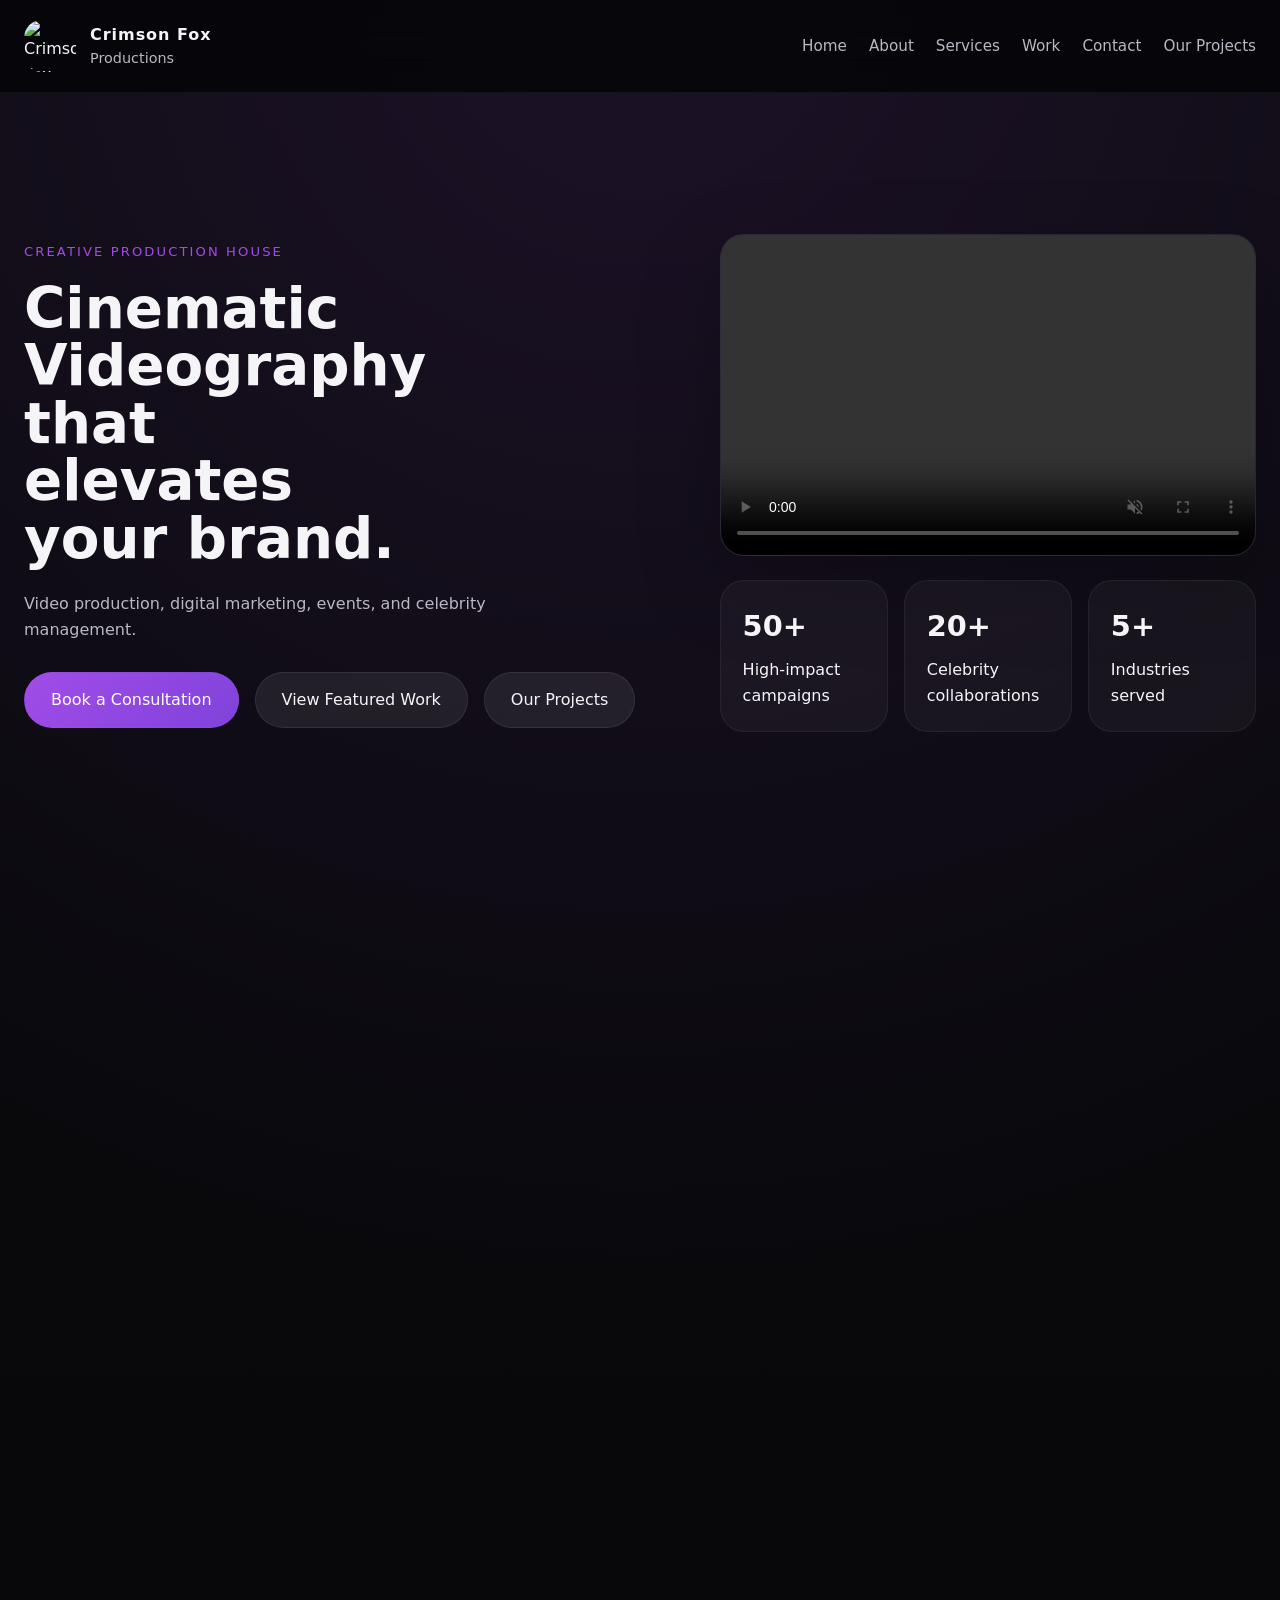
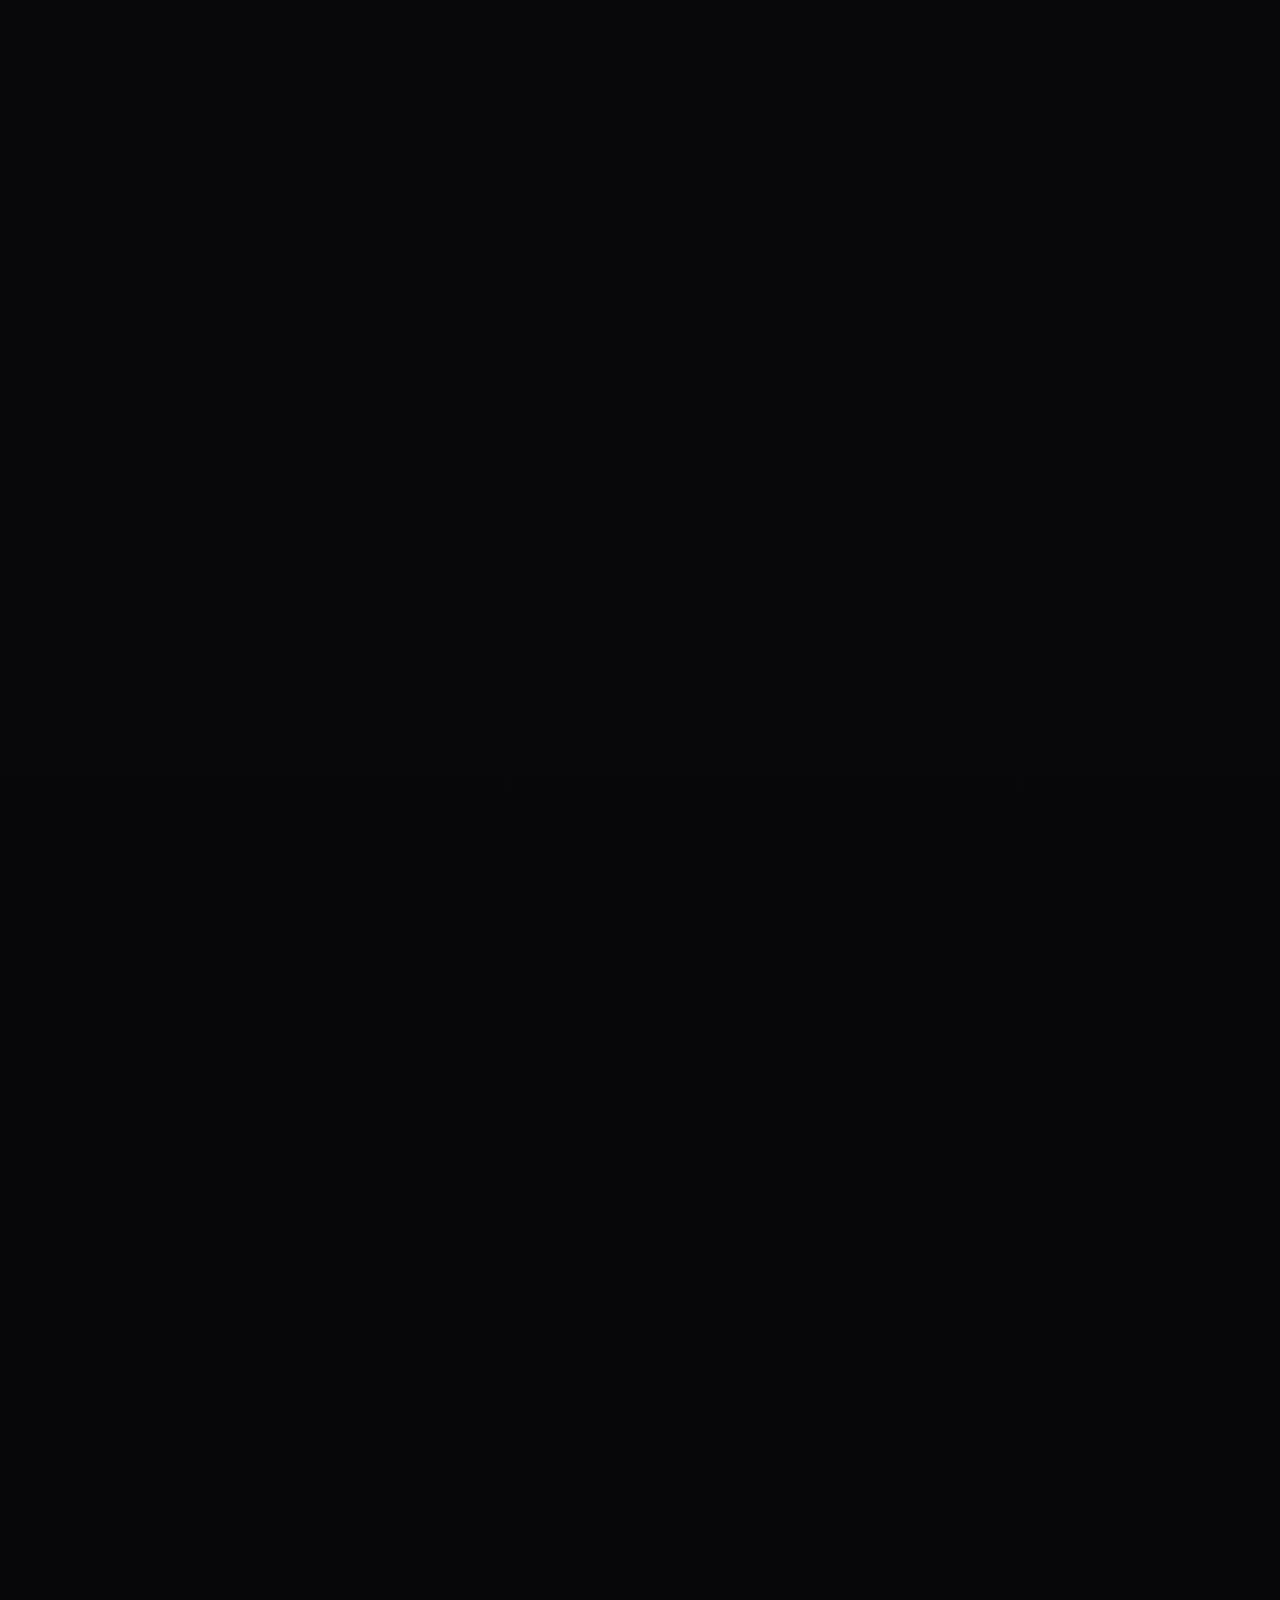
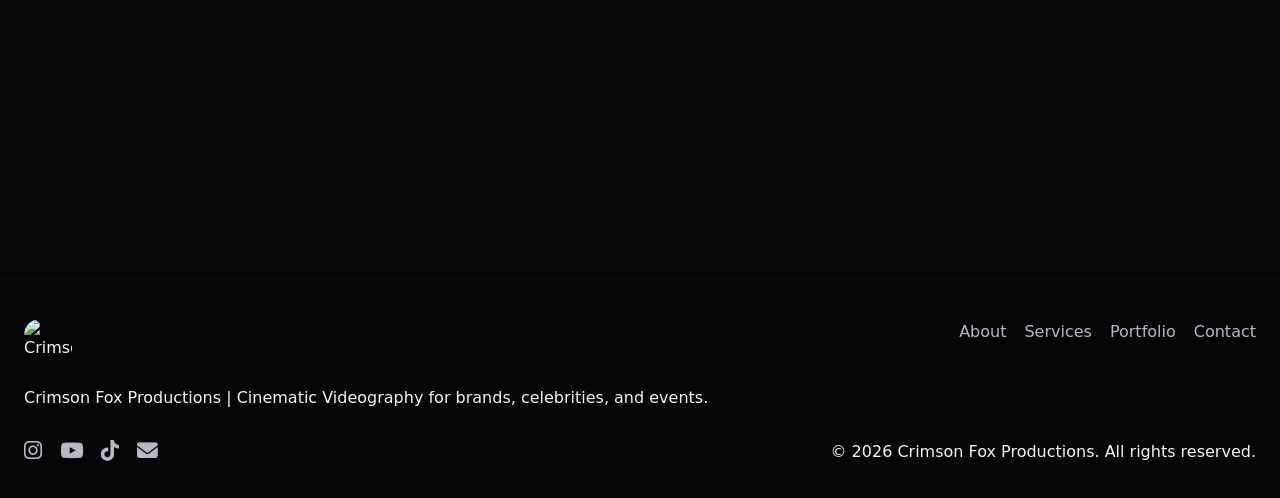
==== index.html @ b6130e37 "first commit" ====
<!DOCTYPE html>
<html lang="en">
<head>
    <meta charset="UTF-8">
    <meta name="viewport" content="width=device-width, initial-scale=1.0">
    <title>Crimson Fox Productions | Portfolio</title>
    <link rel="stylesheet" href="style.css">
    <link rel="stylesheet" href="https://cdnjs.cloudflare.com/ajax/libs/font-awesome/6.5.0/css/all.min.css" crossorigin="anonymous" referrerpolicy="no-referrer" />
</head>
<body>
    <header class="topbar">
        <div class="brand">
            <img src="asset/IMG_3460.PNG" alt="Crimson Fox Logo" class="logo">
            <div>
                <span class="brand-label">Crimson Fox</span>
                <span class="brand-tag">Productions</span>
            </div>
        </div>
        <button class="menu-toggle" id="menu-toggle" aria-label="Toggle navigation">
            <i class="fas fa-bars"></i>
        </button>
        <nav class="navigation" id="navigation">
            <a href="#home">Home</a>
            <a href="#about">About</a>
            <a href="#services">Services</a>
            <a href="#work">Work</a>
            <a href="#contact">Contact</a>
            <a href="projects.html">Our Projects</a>
        </nav>
    </header>

    <main>
        <section id="home" class="hero">
            <div class="hero-copy">
                <span class="eyebrow">Creative Production House</span>
                <h1>Cinematic Videography that elevates your brand.</h1>
                <p>Video production, digital marketing, events, and celebrity management.</p>
                <div class="hero-actions">
                    <a href="#contact" class="btn btn-primary">Book a Consultation</a>
                    <a href="#work" class="btn btn-secondary">View Featured Work</a>
                    <a href="projects.html" class="btn btn-secondary">Our Projects</a>
                </div>
            </div>
            <div class="hero-media">
                <div class="video-card">
                    <video src="asset/IMG_5289.MOV" controls playsinline muted></video>
                </div>
                <div class="hero-stats">
                    <div>
                        <strong>50+</strong>
                        <span>High-impact campaigns</span>
                    </div>
                    <div>
                        <strong>20+</strong>
                        <span>Celebrity collaborations</span>
                    </div>
                    <div>
                        <strong>5+</strong>
                        <span>Industries served</span>
                    </div>
                </div>
            </div>
        </section>

        <section id="about" class="section about reveal">
            <div class="section-heading">
                <span>About Crimson Fox</span>
                <h2>Creative Videography with measurable marketing impact</h2>
            </div>
            <div class="about-grid">
                <div>
                    <p><strong>End-to-End Production</strong><br>Social media ads, TV commercials, cinematic films, YouTube videos, Instagram reels, and professional photo shoots.</p>
                </div>
                <div>
                    <p><strong>Event &amp; Celebrity</strong><br>Event management, guest coordination, celebrity collaborations, pre/post-wedding coverage, and brand endorsements.</p>
                </div>
                <div>
                    <p><strong>Digital Marketing</strong><br>Result-driven campaigns for food, hospitality, fashion, real estate, and automotive sectors.</p>
                </div>
                <div>
                    <p><strong>Our Promise</strong><br>Creativity meets strategy. Every project delivers measurable impact and authentic brand storytelling.</p>
                </div>
            </div>
        </section>

        <section id="services" class="section services reveal">
            <div class="section-heading">
                <span>Services</span>
                <h2>What we deliver for your brand</h2>
            </div>
            <div class="service-grid">
                <article class="service-card">
                    <i class="fas fa-bullhorn"></i>
                    <h3>Digital Campaigns</h3>
                    <p>Social media ads, brand awareness, and result-driven digital marketing.</p>
                </article>
                <article class="service-card">
                    <i class="fas fa-video"></i>
                    <h3>Video Production</h3>
                    <p>Reels, commercials, cinematic films, and youtube content.</p>
                </article>
                <article class="service-card">
                    <i class="fas fa-calendar-check"></i>
                    <h3>Event Management</h3>
                    <p>Full coordination from concept to execution for launches and celebrations.</p>
                </article>
                <article class="service-card">
                    <i class="fas fa-users"></i>
                    <h3>Celebrity Partnerships</h3>
                    <p>Strategic collaborations and brand endorsements tailored to your vision.</p>
                </article>
                <article class="service-card">
                    <i class="fas fa-camera-retro"></i>
                    <h3>Photo &amp; Ad Shoots</h3>
                    <p>Professional photography for brands, products, and lifestyle content.</p>
                </article>
                <article class="service-card">
                    <i class="fas fa-heart"></i>
                    <h3>Digital Marketing</h3>
                    <p>Result-driven campaigns for food, hospitality, fashion, real estate, and automotive sectors.</p>
                </article>
            </div>
        </section>

        <section id="work" class="section portfolio reveal">
            <div class="section-heading">
                <span>Featured Work</span>
                <h2>Recent campaigns and creative launches</h2>
            </div>
            <div class="portfolio-grid">
                <div class="ig-embed-container">
                    <blockquote class="instagram-media" data-instgrm-permalink="https://www.instagram.com/reel/DUIthXgAgr2" data-instgrm-version="14"></blockquote>
                </div>
                <div class="ig-embed-container">
                    <blockquote class="instagram-media" data-instgrm-permalink="https://www.instagram.com/reel/DUDceZvjB05" data-instgrm-version="14"></blockquote>
                </div>
                <div class="ig-embed-container">
                    <blockquote class="instagram-media" data-instgrm-permalink="https://www.instagram.com/reel/DQ0yqNmk92a" data-instgrm-version="14"></blockquote>
                </div>
                <div class="ig-embed-container">
                    <blockquote class="instagram-media" data-instgrm-permalink="https://www.instagram.com/reel/DTZuKOViB3d" data-instgrm-version="14"></blockquote>
                </div>
            </div>
        </section>

        <section id="contact" class="section contact reveal">
            <div class="contact-card">
                <div>
                    <span>Ready to create?</span>
                    <h2>Let's bring your vision to life.</h2>
                    <p>Get in touch for your next project.</p>
                </div>
                <div class="contact-options">
                    <a href="mailto:crimsonfoxproductions20@gmail.com" class="btn btn-primary">
                        <i class="fas fa-envelope"></i> Email Us
                    </a>
                    <a href="https://wa.me/+919167633533" target="_blank" class="btn btn-secondary">
                        <i class="fab fa-whatsapp"></i> WhatsApp
                    </a>
                    <a href="tel:+918850121548" class="btn btn-secondary">
                        <i class="fas fa-phone"></i> Call Now
                    </a>
                </div>
            </div>
        </section>
    </main>

    <footer class="footer">
        <div class="footer-content">
            <div>
                <img src="asset/IMG_3460.PNG" alt="Crimson Fox Logo" class="footer-logo">
                <p>Crimson Fox Productions | Cinematic Videography for brands, celebrities, and events.</p>
            </div>
            <div class="footer-links">
                <a href="#about">About</a>
                <a href="#services">Services</a>
                <a href="#work">Portfolio</a>
                <a href="#contact">Contact</a>
            </div>
        </div>
        <div class="footer-bottom">
            <div class="socials">
                <a href="https://www.instagram.com/crimsonfox_productions" aria-label="Instagram"><i class="fab fa-instagram"></i></a>
                <a href="#" aria-label="YouTube"><i class="fab fa-youtube"></i></a>
                <a href="#" aria-label="TikTok"><i class="fab fa-tiktok"></i></a>
                <a href="mailto:crimsonfoxproductions20@gmail.com" aria-label="Email"><i class="fas fa-envelope"></i></a>
            </div>
            <p>&copy; 2026 Crimson Fox Productions. All rights reserved.</p>
        </div>
    </footer>

    <div class="lightbox" id="lightbox">
        <div class="lightbox-inner">
            <button class="lightbox-close" id="lightbox-close" aria-label="Close lightbox">&times;</button>
            <div class="lightbox-content">
                <video id="lightbox-video" controls></video>
                <div class="lightbox-copy">
                    <h3 id="lightbox-title"></h3>
                    <p id="lightbox-description"></p>
                </div>
            </div>
        </div>
    </div>

    <script src="script.js"></script>
    <script async src="//www.instagram.com/embed.js"></script>
</body>
</html>
---- style.css ----
:root {
    --bg: #060609;
    --surface: #111214;
    --surface-strong: #181a1f;
    --text: #f5f5f7;
    --muted: #b8b8c2;
    --primary: #a24ce7;
    --primary-soft: rgba(162, 76, 231, 0.12);
    --accent: #ff6c6c;
    --border: rgba(255, 255, 255, 0.08);
    --radius: 24px;
}

* {
    margin: 0;
    padding: 0;
    box-sizing: border-box;
}

html {
    scroll-behavior: smooth;
}

body {
    background: radial-gradient(circle at top, rgba(162, 76, 231, 0.12), transparent 35%),
        linear-gradient(180deg, #0a0a0d 0%, #060609 100%);
    color: var(--text);
    font-family: Inter, system-ui, -apple-system, BlinkMacSystemFont, 'Segoe UI', sans-serif;
    line-height: 1.6;
}

img {
    max-width: 100%;
    display: block;
}

a {
    color: inherit;
    text-decoration: none;
}

button,
input,
textarea,
a.btn {
    font: inherit;
}

.topbar {
    position: sticky;
    top: 0;
    z-index: 20;
    display: flex;
    align-items: center;
    justify-content: space-between;
    gap: 1rem;
    padding: 20px 24px;
    background: rgba(6, 6, 9, 0.92);
    backdrop-filter: blur(18px);
    border-bottom: 1px solid rgba(255, 255, 255, 0.05);
}

.brand {
    display: flex;
    align-items: center;
    gap: 14px;
}

.brand img {
    width: 52px;
    height: 52px;
    border-radius: 18px;
    object-fit: cover;
}

.brand-label {
    display: block;
    font-weight: 700;
    letter-spacing: 0.06em;
}

.brand-tag {
    display: block;
    font-size: 0.9rem;
    color: var(--muted);
}

.navigation {
    display: flex;
    align-items: center;
    gap: 22px;
    flex-wrap: wrap;
}

.navigation a {
    color: var(--muted);
    font-size: 0.95rem;
    transition: color 0.25s ease;
}

.navigation a:hover {
    color: var(--text);
}

.menu-toggle {
    display: none;
    border: none;
    background: transparent;
    color: var(--text);
    font-size: 1.3rem;
}

main {
    padding: 0 24px 48px;
    max-width: 1280px;
    margin: 0 auto;
}

.hero-copy {
    max-width: 620px;
}

.eyebrow {
    display: inline-flex;
    align-items: center;
    gap: 10px;
    color: var(--primary);
    text-transform: uppercase;
    letter-spacing: 0.16em;
    font-size: 0.82rem;
    margin-bottom: 18px;
}

.hero-copy h1 {
    font-size: clamp(2.8rem, 4.4vw, 4.8rem);
    line-height: 1.02;
    max-width: 10ch;
    margin-bottom: 24px;
}

.hero-copy p {
    color: var(--muted);
    font-size: 1rem;
    margin-bottom: 30px;
    max-width: 34rem;
}

.hero-actions {
    display: flex;
    flex-wrap: wrap;
    gap: 16px;
}

.btn {
    display: inline-flex;
    align-items: center;
    justify-content: center;
    padding: 14px 26px;
    border-radius: 999px;
    transition: transform 0.2s ease, background 0.2s ease, color 0.2s ease;
    border: 1px solid transparent;
}

.btn:hover {
    transform: translateY(-1px);
}

.btn-primary {
    background: linear-gradient(135deg, var(--primary), #7f43db);
    color: #fff;
}

.btn-secondary {
    background: rgba(255, 255, 255, 0.08);
    color: var(--text);
    border-color: rgba(255, 255, 255, 0.08);
}

.hero {
    display: grid;
    grid-template-columns: 1.1fr 0.9fr;
    align-items: center;
    gap: 40px;
    min-height: calc(100vh - 100px);
    padding: 40px 0 60px;
}

.hero-media {
    display: grid;
    gap: 24px;
}


.video-card {
    background: linear-gradient(180deg, rgba(255,255,255,0.05), rgba(255,255,255,0.02));
    border: 1px solid var(--border);
    border-radius: var(--radius);
    overflow: hidden;
    box-shadow: 0 28px 80px rgba(0, 0, 0, 0.25);
}

.video-card video {
    width: 100%;
    height: 100%;
    display: block;
    min-height: 320px;
    object-fit: cover;
}

.hero-stats {
    display: grid;
    grid-template-columns: repeat(3, minmax(0, 1fr));
    gap: 16px;
}

.hero-stats div {
    padding: 22px;
    border-radius: var(--radius);
    background: rgba(255, 255, 255, 0.04);
    border: 1px solid rgba(255, 255, 255, 0.06);
}

.hero-stats strong {
    display: block;
    font-size: 1.8rem;
    margin-bottom: 8px;
}

.section {
    margin-top: 20px;
}

.section-heading {
    margin-bottom: 28px;
}

.section-heading span {
    display: inline-block;
    margin-bottom: 12px;
    font-size: 0.85rem;
    letter-spacing: 0.18em;
    color: var(--primary);
    text-transform: uppercase;
}

.section-heading h2 {
    font-size: clamp(2.1rem, 2.7vw, 3rem);
    line-height: 1.05;
}

.about-grid,
.service-grid,
.portfolio-grid {
    display: grid;
    gap: 24px;
}

.about-grid {
    grid-template-columns: repeat(2, minmax(0, 1fr));
}

.about-grid > div {
    background: var(--surface);
    border: 1px solid rgba(255, 255, 255, 0.06);
    border-radius: var(--radius);
    padding: 26px;
}

.about-grid p {
    color: var(--muted);
}

.service-grid {
    grid-template-columns: repeat(3, minmax(0, 1fr));
}

.service-card {
    padding: 28px;
    border-radius: var(--radius);
    border: 1px solid rgba(255, 255, 255, 0.08);
    transition: all 0.35s ease;
    position: relative;
    overflow: hidden;
    display: flex;
    flex-direction: column;
    min-height: 280px;
    justify-content: space-between;
    backdrop-filter: blur(10px);
}

.service-card::before {
    content: '';
    position: absolute;
    inset: 0;
    background-size: 150%;
    background-position: center;
    opacity: 0.15;
    z-index: 0;
    transition: all 0.35s ease;
}

.service-card:nth-child(1) {
    background: linear-gradient(135deg, rgba(162, 76, 231, 0.12), rgba(162, 76, 231, 0.04));
}

.service-card:nth-child(1)::before {
    background-image: linear-gradient(135deg, #a24ce7 0%, #7f43db 100%);
}

.service-card:nth-child(2) {
    background: linear-gradient(135deg, rgba(255, 108, 108, 0.1), rgba(255, 108, 108, 0.02));
}

.service-card:nth-child(2)::before {
    background-image: linear-gradient(135deg, #ff6c6c 0%, #e63946 100%);
}

.service-card:nth-child(3) {
    background: linear-gradient(135deg, rgba(61, 150, 255, 0.1), rgba(61, 150, 255, 0.02));
}

.service-card:nth-child(3)::before {
    background-image: linear-gradient(135deg, #3d96ff 0%, #0066ff 100%);
}

.service-card:nth-child(4) {
    background: linear-gradient(135deg, rgba(86, 255, 166, 0.1), rgba(86, 255, 166, 0.02));
}

.service-card:nth-child(4)::before {
    background-image: linear-gradient(135deg, #56ffa6 0%, #00d67f 100%);
}

.service-card:nth-child(5) {
    background: linear-gradient(135deg, rgba(255, 200, 87, 0.1), rgba(255, 200, 87, 0.02));
}

.service-card:nth-child(5)::before {
    background-image: linear-gradient(135deg, #ffc857 0%, #ff9800 100%);
}

.service-card:hover {
    transform: translateY(-12px);
    border-color: rgba(255, 255, 255, 0.15);
    box-shadow: 0 24px 48px rgba(0, 0, 0, 0.3);
    background-position: center;
}

.service-card:hover::before {
    opacity: 0.25;
    background-size: 120%;
}

.service-card i {
    display: inline-flex;
    align-items: center;
    justify-content: center;
    width: 68px;
    height: 68px;
    margin-bottom: 22px;
    border-radius: 16px;
    background: linear-gradient(135deg, rgba(255, 255, 255, 0.1), rgba(255, 255, 255, 0.05));
    color: #fff;
    font-size: 2rem;
    position: relative;
    z-index: 1;
    box-shadow: 0 8px 24px rgba(0, 0, 0, 0.15);
}

.service-card:nth-child(1) i {
    background: linear-gradient(135deg, rgba(162, 76, 231, 0.3), rgba(162, 76, 231, 0.15));
    color: #ff6fe0;
}

.service-card:nth-child(2) i {
    background: linear-gradient(135deg, rgba(255, 108, 108, 0.3), rgba(255, 108, 108, 0.15));
    color: #ff6c6c;
}

.service-card:nth-child(3) i {
    background: linear-gradient(135deg, rgba(61, 150, 255, 0.3), rgba(61, 150, 255, 0.15));
    color: #3d96ff;
}

.service-card:nth-child(4) i {
    background: linear-gradient(135deg, rgba(86, 255, 166, 0.3), rgba(86, 255, 166, 0.15));
    color: #56ffa6;
}

.service-card:nth-child(5) i {
    background: linear-gradient(135deg, rgba(255, 200, 87, 0.3), rgba(255, 200, 87, 0.15));
    color: #ffc857;
}

.service-card h3 {
    font-size: 1.25rem;
    margin-bottom: 12px;
    position: relative;
    z-index: 1;
    font-weight: 600;
}

.service-card p {
    color: var(--muted);
    line-height: 1.7;
    position: relative;
    z-index: 1;
    font-size: 0.95rem;
}

.projects-grid {
    display: grid;
    gap: 24px;
    grid-template-columns: repeat(auto-fit, minmax(300px, 1fr));
}

.project-domain {
    display: flex;
    justify-content: center;
    align-items: center;
    border-radius: var(--radius);
    overflow: hidden;
    background: rgba(255, 255, 255, 0.02);
    border: 1px solid rgba(255, 255, 255, 0.05);
    padding: 26px;
    min-height: auto;
    flex-direction: column;
    gap: 18px;
    text-align: center;
}

.project-domain h3 {
    font-size: 1.8rem;
    margin: 0 0 20px 0;
    color: var(--primary);
    font-weight: 700;
    text-align: center;
    text-transform: uppercase;
    letter-spacing: 0.05em;
}

.project-domain p {
    color: var(--muted);
    margin: 0;
}

.project-embeds {
    display: grid;
    gap: 18px;
    grid-template-columns: repeat(auto-fit, minmax(180px, 1fr));
    justify-items: stretch;
}

.project-embeds a {
    position: relative;
    display: inline-flex;
    align-items: center;
    justify-content: flex-start;
    padding: 14px 16px;
    border-radius: 18px;
    text-decoration: none;
    color: #fff;
    background: linear-gradient(135deg, rgba(255,255,255,0.1), rgba(255,255,255,0.05));
    border: 1px solid rgba(255, 255, 255, 0.12);
    transition: transform 0.18s ease, background 0.18s ease, box-shadow 0.18s ease;
    min-height: 70px;
    text-align: left;
    gap: 12px;
}

.project-embeds a img {
    width: 50px;
    height: 50px;
    border-radius: 12px;
    object-fit: cover;
    flex-shrink: 0;
}

.project-embeds a span {
    flex: 1;
    font-size: 14px;
    font-weight: 500;
}

.project-embeds a:hover {
    transform: translateY(-2px);
    background: linear-gradient(135deg, rgba(255,255,255,0.18), rgba(255,255,255,0.08));
    box-shadow: 0 12px 35px rgba(0,0,0,0.12);
}

.project-embeds iframe {
    width: 100%;
    max-width: 320px;
    height: 400px;
    border-radius: 18px;
    border: 1px solid rgba(255, 255, 255, 0.12);
}

.project-links {
    list-style: none;
    padding: 0;
    margin: 0;
    display: grid;
    gap: 10px;
}

.project-links a {
    display: inline-flex;
    align-items: center;
    padding: 12px 16px;
    border-radius: 16px;
    background: rgba(255, 255, 255, 0.05);
    border: 1px solid rgba(255, 255, 255, 0.08);
    color: var(--text);
    transition: all 0.2s ease;
    text-decoration: none;
}

.project-links a:hover {
    background: rgba(162, 76, 231, 0.16);
    border-color: rgba(162, 76, 231, 0.25);
    transform: translateY(-1px);
}

.portfolio-grid {
    grid-template-columns: repeat(2, minmax(0, 1fr));
}

.portfolio-card {
    display: grid;
    grid-template-columns: 140px 1fr;
    gap: 18px;
    align-items: center;
    padding: 22px 22px 22px 20px;
    border-radius: var(--radius);
    background: rgba(255, 255, 255, 0.04);
    border: 1px solid rgba(255, 255, 255, 0.05);
    cursor: pointer;
    transition: transform 0.2s ease, border-color 0.2s ease, background 0.2s ease;
}

.portfolio-card:hover {
    transform: translateY(-4px);
    background: rgba(255, 255, 255, 0.06);
    border-color: rgba(162, 76, 231, 0.25);
}

.portfolio-thumb {
    width: 100%;
    min-height: 130px;
    border-radius: 20px;
    background-size: cover;
    background-position: center;
    box-shadow: inset 0 0 0 1px rgba(255,255,255,0.04);
}

.portfolio-thumb-1 {
    background-image: linear-gradient(135deg, rgba(162, 76, 231, 0.75), rgba(42, 14, 81, 0.85));
}

.portfolio-thumb-2 {
    background-image: linear-gradient(135deg, rgba(255, 108, 108, 0.85), rgba(90, 22, 48, 0.9));
}

.portfolio-thumb-3 {
    background-image: linear-gradient(135deg, rgba(61, 150, 255, 0.85), rgba(17, 32, 65, 0.9));
}

.portfolio-thumb-4 {
    background-image: linear-gradient(135deg, rgba(86, 255, 166, 0.85), rgba(11, 56, 38, 0.9));
}

.portfolio-card h3 {
    margin-bottom: 10px;
}

.portfolio-card p {
    color: var(--muted);
    line-height: 1.7;
}

.portfolio-card-new { display: flex; flex-direction: column; gap: 16px; padding: 18px; border-radius: var(--radius); background: rgba(255, 255, 255, 0.04); border: 1px solid rgba(255, 255, 255, 0.05); transition: transform 0.2s ease, border-color 0.2s ease, background 0.2s ease; } .portfolio-card-new:hover { transform: translateY(-4px); background: rgba(255, 255, 255, 0.06); border-color: rgba(162, 76, 231, 0.25); } .portfolio-info { display: flex; flex-direction: column; gap: 10px; } .portfolio-info h3 { font-size: 1.05rem; margin: 0; } .portfolio-info p { color: var(--muted); font-size: 0.9rem; margin: 0; } .portfolio-link { display: inline-flex; align-items: center; gap: 8px; color: var(--primary); font-size: 0.9rem; font-weight: 500; transition: gap 0.2s ease; } .portfolio-link:hover { gap: 12px; } .portfolio-link i { font-size: 0.75rem; }

.ig-embed-container { display: flex; justify-content: center; align-items: center; border-radius: var(--radius); overflow: hidden; background: rgba(255, 255, 255, 0.02); border: 1px solid rgba(255, 255, 255, 0.05); padding: 12px; min-height: 500px; } .ig-embed-container .instagram-media { max-width: 100% !important; margin: 0 !important; }

.contact-card {
    display: flex;
    align-items: center;
    justify-content: space-between;
    gap: 24px;
    padding: 34px;
    border-radius: var(--radius);
    background: linear-gradient(180deg, rgba(255,255,255,0.06), rgba(255,255,255,0.02));
    border: 1px solid rgba(255, 255, 255, 0.05);
}

.contact-card span {
    display: inline-block;
    margin-bottom: 14px;
    color: var(--primary);
    text-transform: uppercase;
    letter-spacing: 0.18em;
    font-size: 0.85rem;
}

.contact-card h2 {
    font-size: clamp(2rem, 2.8vw, 2.6rem);
    margin-bottom: 16px;
}

.contact-card p {
    color: var(--muted);
    max-width: 48rem;
}

.contact-options {
    display: flex;
    flex-direction: column;
    gap: 12px;
    min-width: 200px;
}

.contact-options .btn {
    display: flex;
    align-items: center;
    gap: 12px;
    justify-content: center;
    text-decoration: none;
}

.contact-options .btn i {
    font-size: 1rem;
}

.footer {
    padding: 40px 24px 30px;
    background: #050507;
    border-top: 1px solid rgba(255, 255, 255, 0.04);
}

.footer-content {
    display: flex;
    align-items: flex-start;
    justify-content: space-between;
    gap: 24px;
    flex-wrap: wrap;
    margin-bottom: 24px;
}

.footer-logo {
    width: 48px;
    height: 48px;
    border-radius: 16px;
    object-fit: cover;
    margin-bottom: 18px;
}

.footer-links {
    display: flex;
    gap: 18px;
    flex-wrap: wrap;
}

.footer-links a {
    color: var(--muted);
}

.footer-bottom {
    display: flex;
    align-items: center;
    justify-content: space-between;
    gap: 24px;
    flex-wrap: wrap;
}

.footer-bottom .socials {
    display: flex;
    gap: 18px;
    font-size: 1.3rem;
}

.footer-bottom .socials a {
    color: var(--muted);
}

.lightbox {
    position: fixed;
    inset: 0;
    display: none;
    align-items: center;
    justify-content: center;
    background: rgba(0, 0, 0, 0.82);
    padding: 24px;
    z-index: 50;
}

.lightbox.visible {
    display: flex;
}

.lightbox-inner {
    width: min(100%, 960px);
    background: rgba(12, 12, 16, 0.98);
    border: 1px solid rgba(255, 255, 255, 0.08);
    border-radius: 28px;
    overflow: hidden;
}

.lightbox-close {
    position: absolute;
    right: 24px;
    top: 24px;
    border: none;
    background: transparent;
    color: var(--text);
    font-size: 2.4rem;
    cursor: pointer;
}

.lightbox-content {
    display: grid;
    grid-template-columns: 1.3fr 0.9fr;
    min-height: 420px;
}

.lightbox-content video {
    width: 100%;
    height: 100%;
    object-fit: cover;
}

.lightbox-copy {
    padding: 32px;
    display: flex;
    flex-direction: column;
    justify-content: center;
}

.lightbox-copy h3 {
    font-size: 2rem;
    margin-bottom: 18px;
}

.lightbox-copy p {
    color: var(--muted);
    line-height: 1.8;
}

.reveal {
    opacity: 0;
    transform: translateY(24px);
    transition: opacity 0.6s ease, transform 0.6s ease;
}

.reveal.visible {
    opacity: 1;
    transform: translateY(0);
}

@media (max-width: 980px) {
    .hero {
        grid-template-columns: 1fr;
        min-height: auto;
    }

    .hero-stats {
        grid-template-columns: repeat(2, minmax(0, 1fr));
    }

    .service-grid,
    .portfolio-grid {
        grid-template-columns: 1fr;
    }

    .portfolio-card {
        grid-template-columns: 1fr;
    }

    .lightbox-content {
        grid-template-columns: 1fr;
    }
}

@media (max-width: 720px) {
    .topbar {
        flex-wrap: wrap;
    }

    .navigation {
        position: absolute;
        inset: auto 24px 0;
        flex-direction: column;
        align-items: flex-start;
        gap: 16px;
        padding: 18px 20px;
        margin-top: 80px;
        width: calc(100% - 48px);
        max-width: 400px;
        background: rgba(10, 10, 13, 0.96);
        border-radius: 24px;
        border: 1px solid rgba(255, 255, 255, 0.06);
        transform: scaleY(0);
        transform-origin: top;
        transition: transform 0.25s ease;
        visibility: hidden;
    }

    .navigation.open {
        visibility: visible;
        transform: scaleY(1);
    }

    .menu-toggle {
        display: inline-flex;
    }

    .about-grid {
        grid-template-columns: 1fr;
    }

    .hero-stats {
        grid-template-columns: 1fr;
    }

    .contact-card {
        flex-direction: column;
        align-items: flex-start;
    }

    .contact-options {
        flex-direction: row;
        flex-wrap: wrap;
        width: 100%;
        min-width: unset;
    }
}
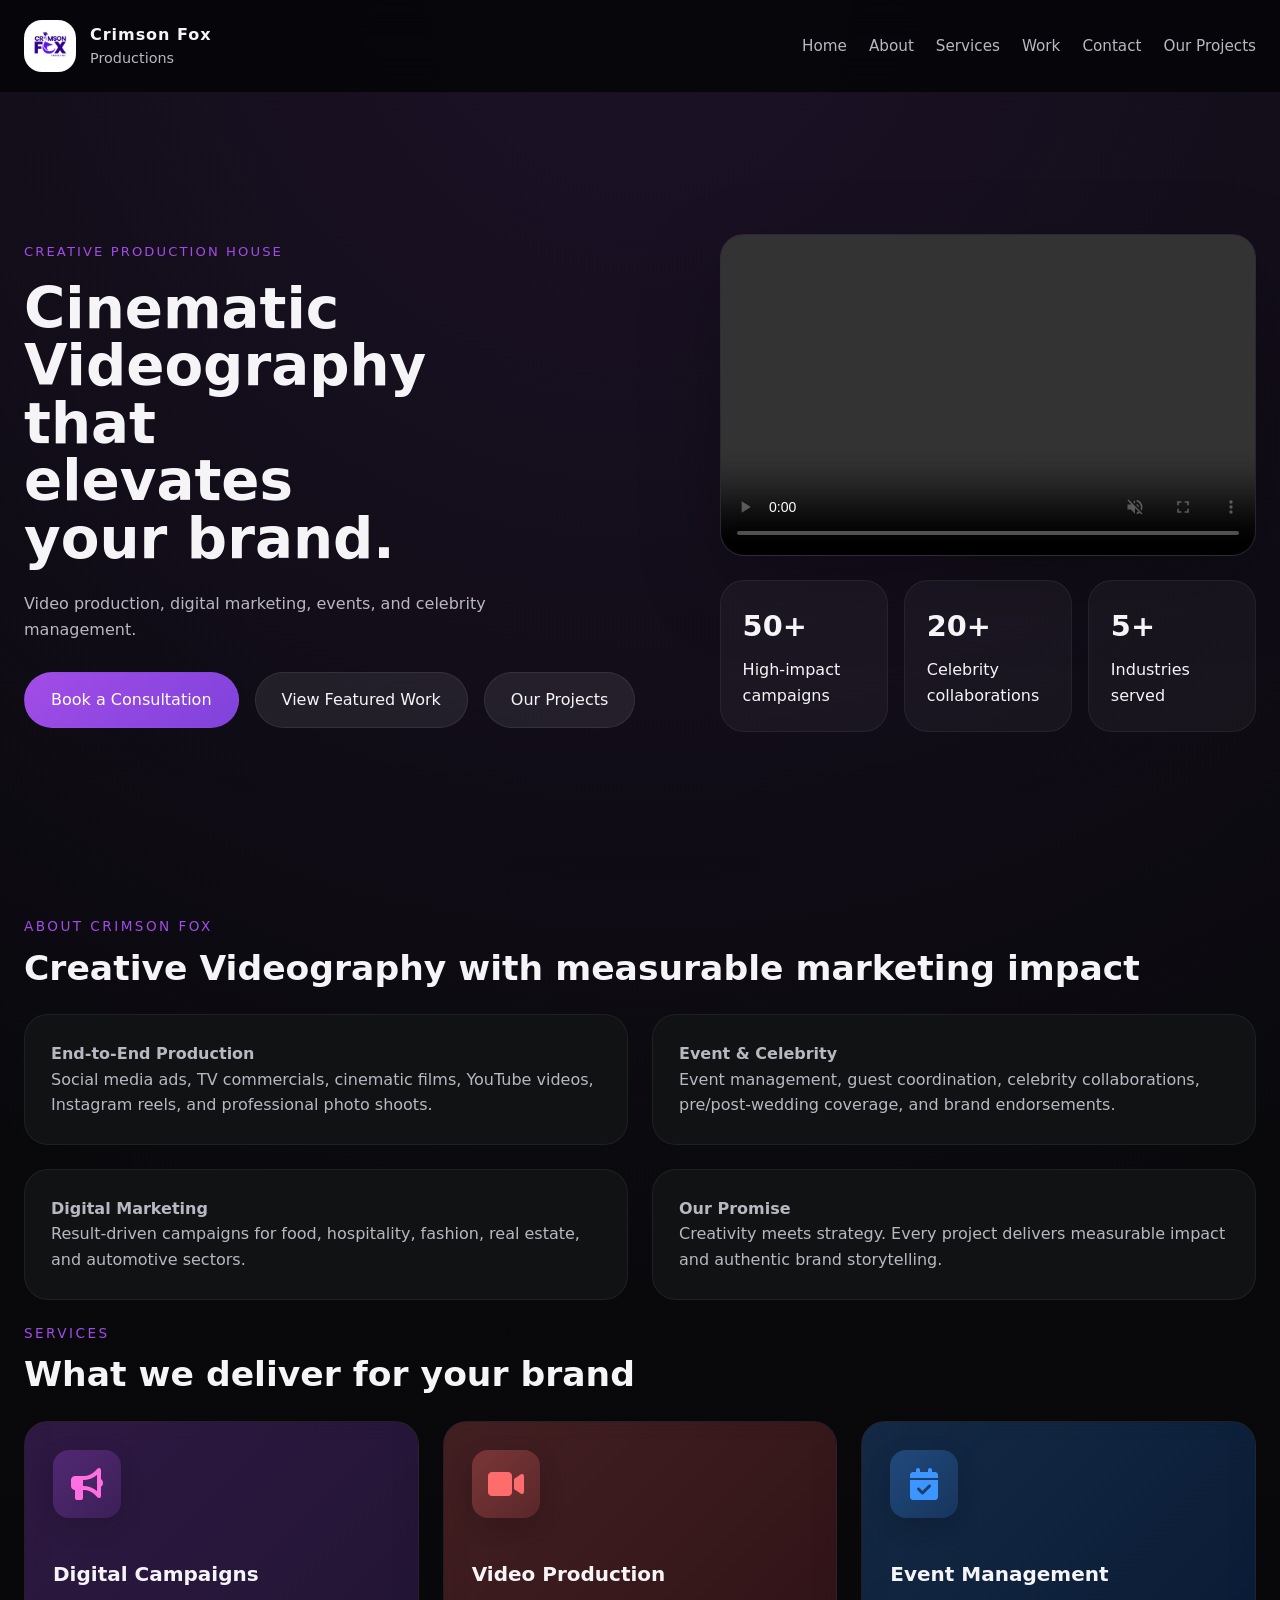
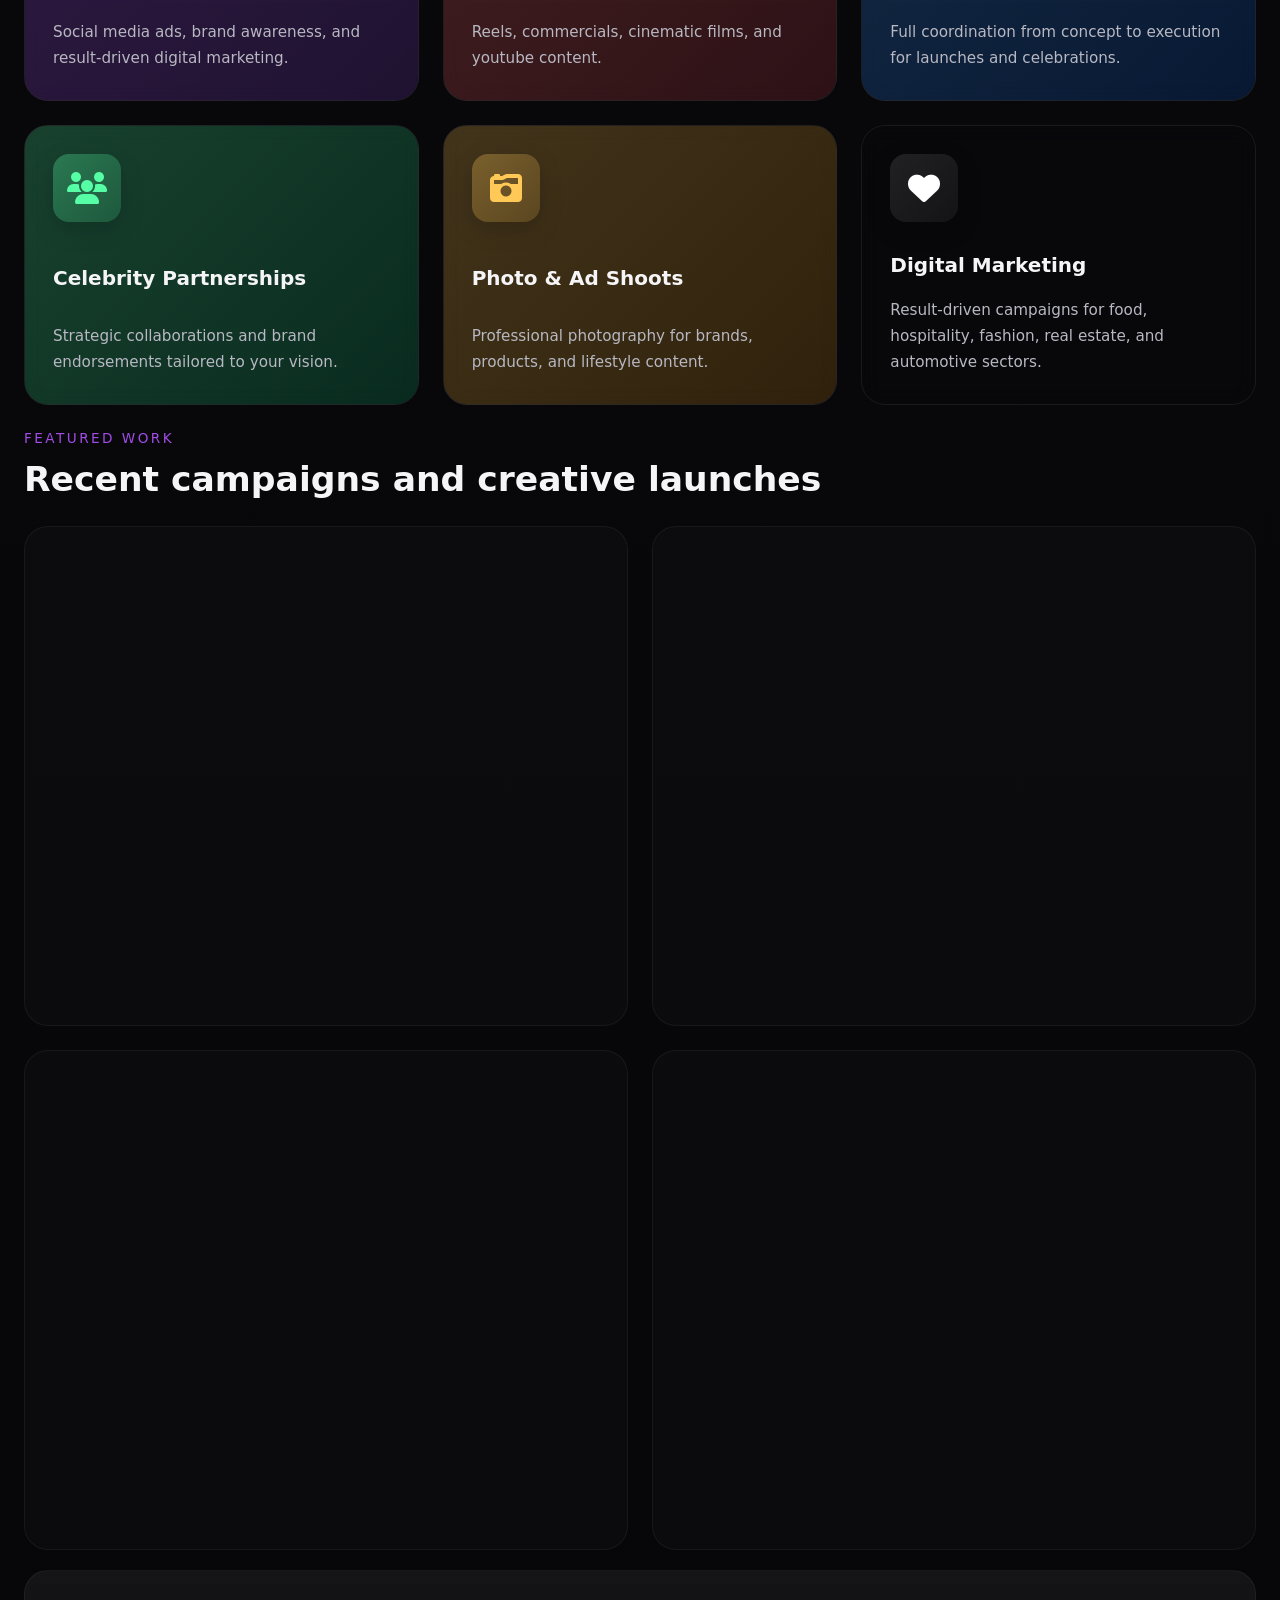
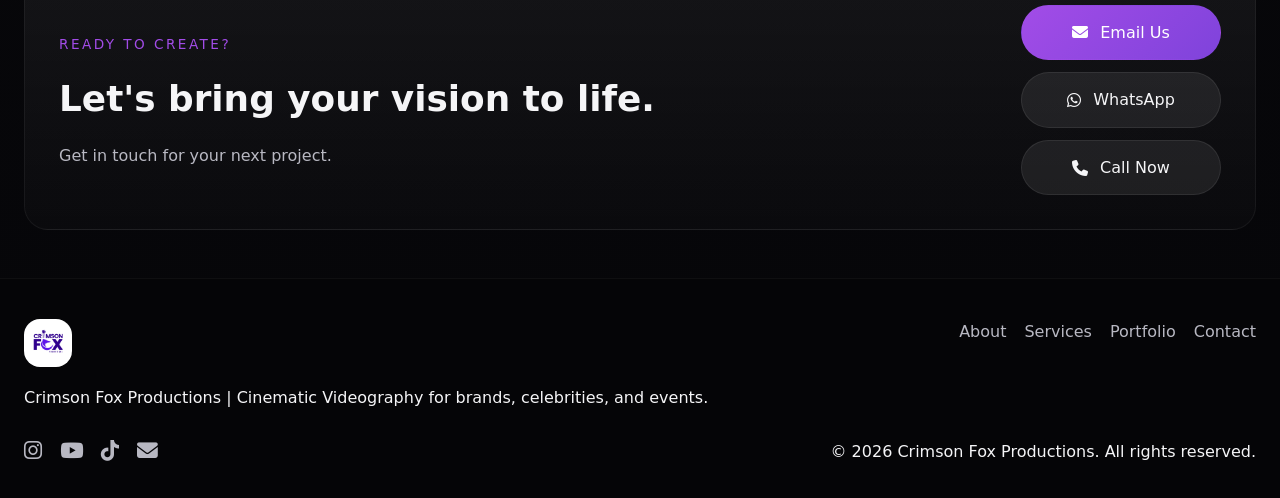
==== commit c76fb5fe: "HELLO" ====
--- a/index.html
+++ b/index.html
@@ -43,7 +43,7 @@
             </div>
             <div class="hero-media">
                 <div class="video-card">
-                    <video src="asset/IMG_5289.MOV" controls playsinline muted></video>
+                    <video src="https://res.cloudinary.com/dpa59si2z/video/upload/v1776435682/IMG_5289_new_igg0hp.mp4" controls playsinline muted loop autoplay></video>
                 </div>
                 <div class="hero-stats">
                     <div>
@@ -129,16 +129,16 @@
             </div>
             <div class="portfolio-grid">
                 <div class="ig-embed-container">
-                    <blockquote class="instagram-media" data-instgrm-permalink="https://www.instagram.com/reel/DUIthXgAgr2" data-instgrm-version="14"></blockquote>
-                </div>
-                <div class="ig-embed-container">
-                    <blockquote class="instagram-media" data-instgrm-permalink="https://www.instagram.com/reel/DUDceZvjB05" data-instgrm-version="14"></blockquote>
-                </div>
-                <div class="ig-embed-container">
-                    <blockquote class="instagram-media" data-instgrm-permalink="https://www.instagram.com/reel/DQ0yqNmk92a" data-instgrm-version="14"></blockquote>
-                </div>
-                <div class="ig-embed-container">
-                    <blockquote class="instagram-media" data-instgrm-permalink="https://www.instagram.com/reel/DTZuKOViB3d" data-instgrm-version="14"></blockquote>
+                    <blockquote class="instagram-media" data-instgrm-permalink="https://www.instagram.com/reel/DUIthXgAgr2" data-instgrm-version="15"></blockquote>
+                </div>
+                <div class="ig-embed-container">
+                    <blockquote class="instagram-media" data-instgrm-permalink="https://www.instagram.com/reel/DUDceZvjB05" data-instgrm-version="15"></blockquote>
+                </div>
+                <div class="ig-embed-container">
+                    <blockquote class="instagram-media" data-instgrm-permalink="https://www.instagram.com/reel/DQ0yqNmk92a" data-instgrm-version="15"></blockquote>
+                </div>
+                <div class="ig-embed-container">
+                    <blockquote class="instagram-media" data-instgrm-permalink="https://www.instagram.com/reel/DTZuKOViB3d" data-instgrm-version="15"></blockquote>
                 </div>
             </div>
         </section>
@@ -203,6 +203,6 @@
     </div>
 
     <script src="script.js"></script>
-    <script async src="//www.instagram.com/embed.js"></script>
+    <script async src="https://www.instagram.com/embed.js"></script>
 </body>
 </html>
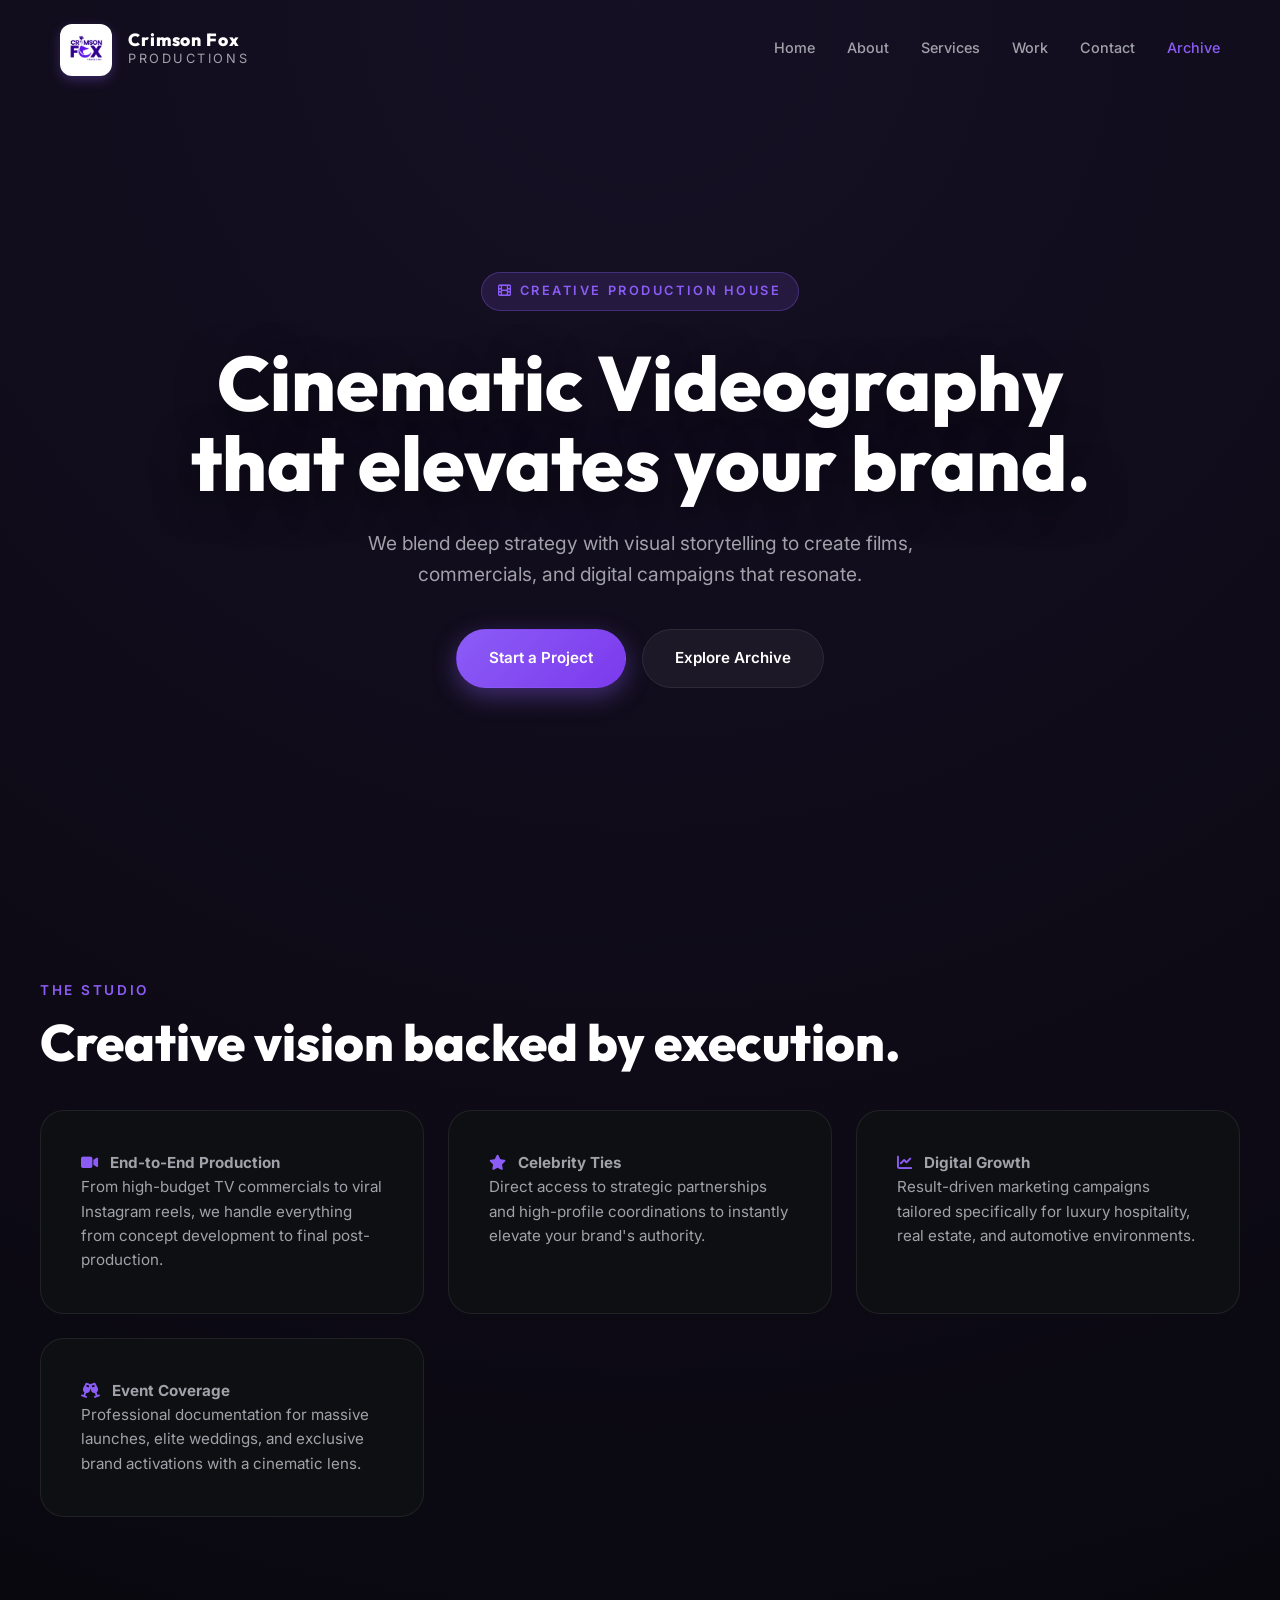
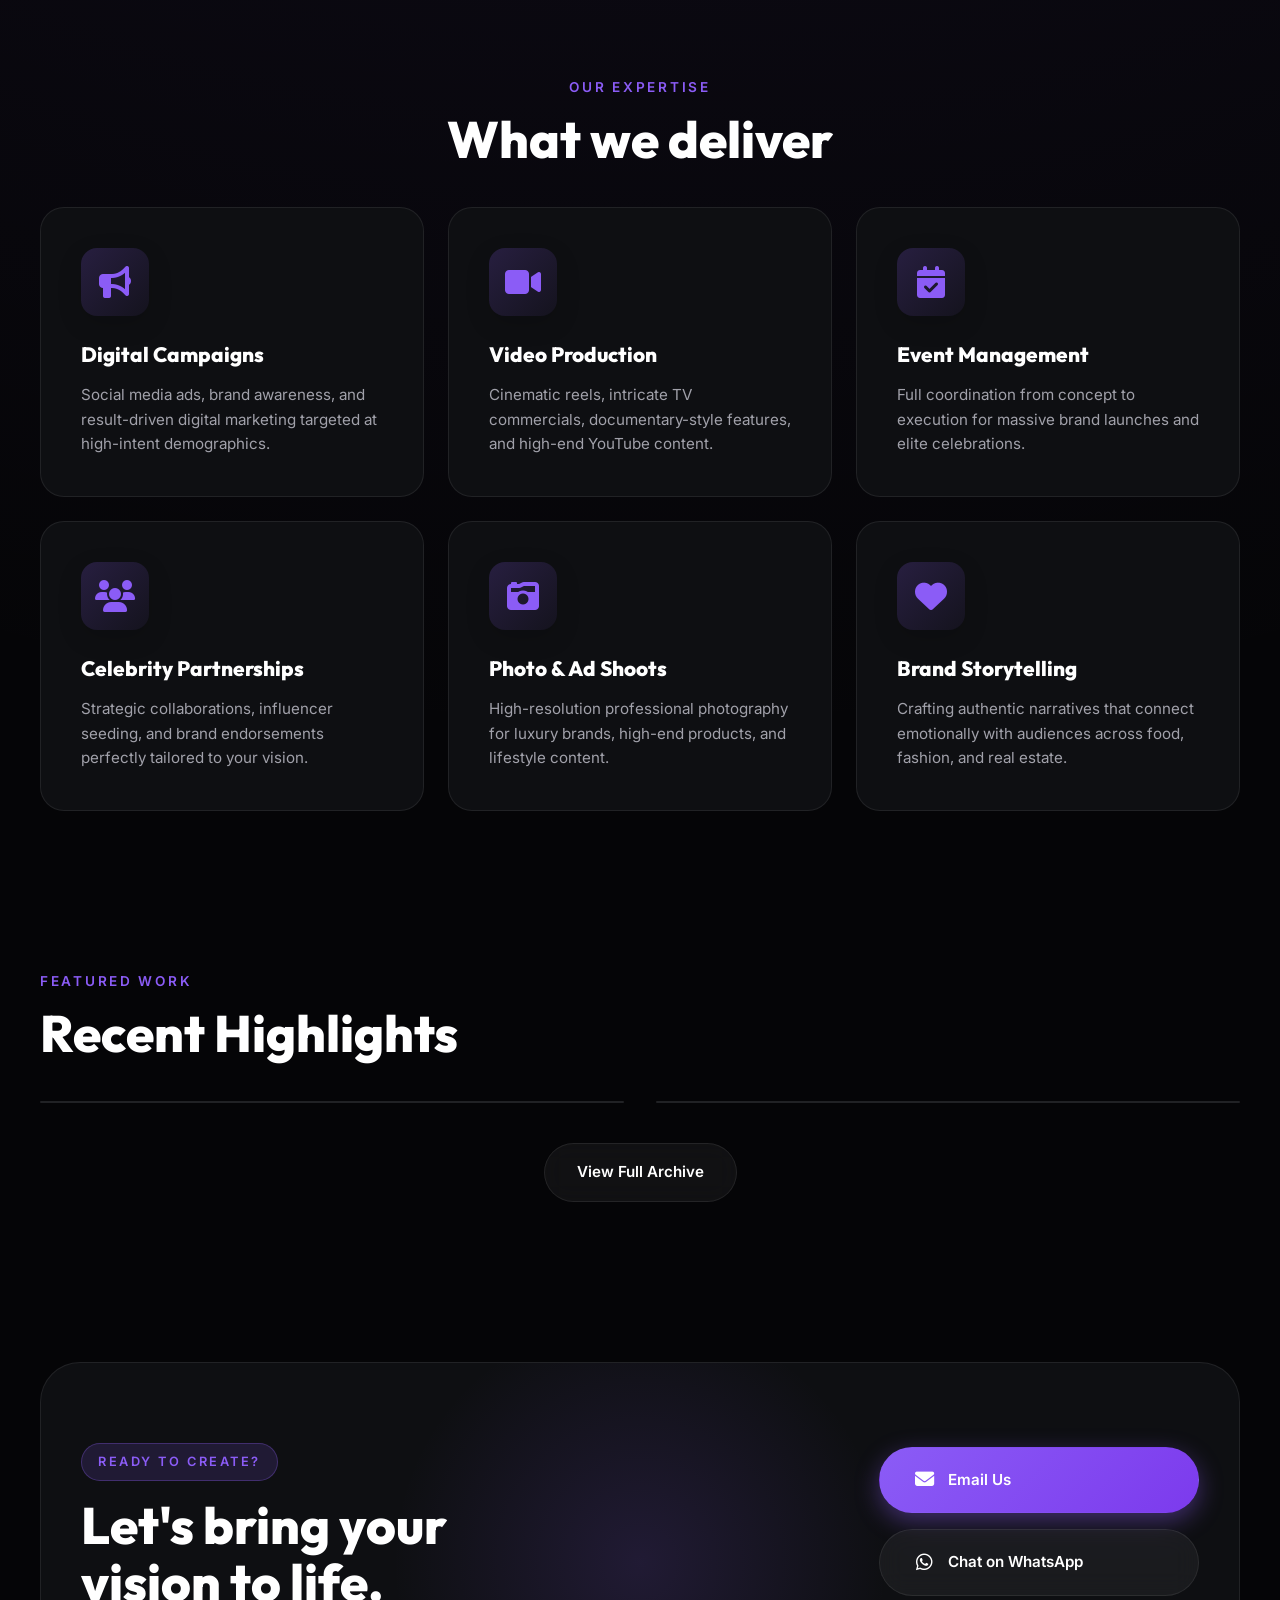
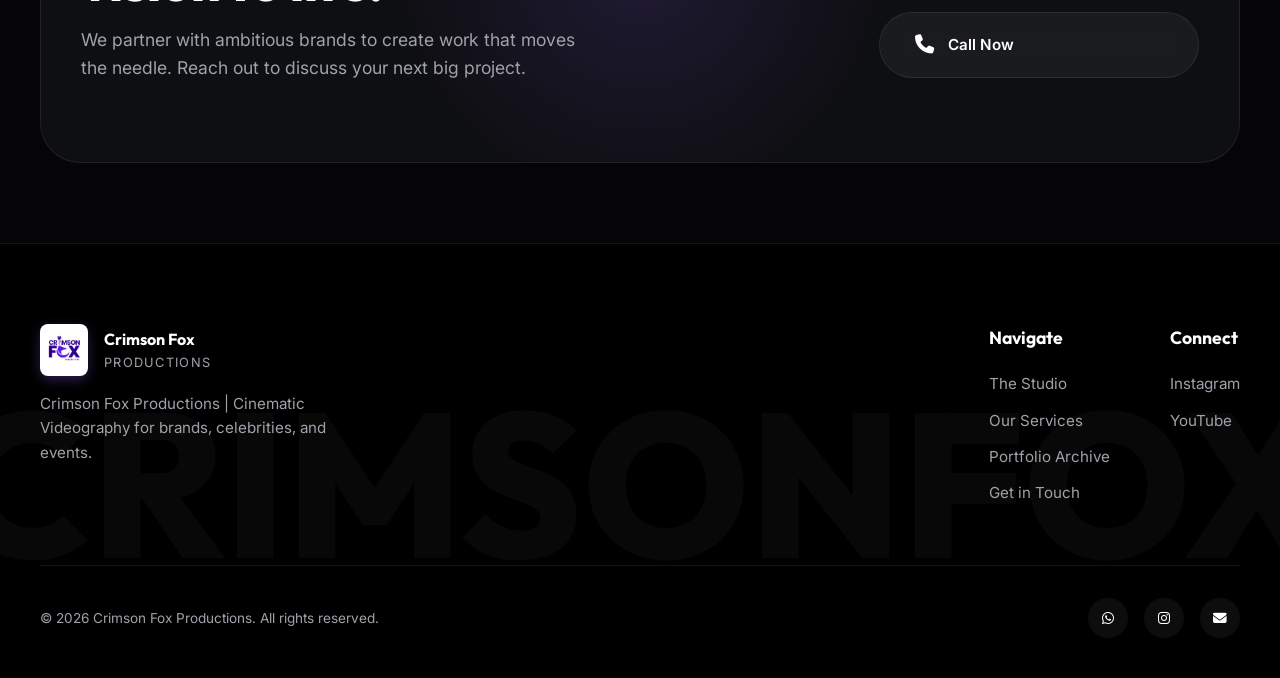
==== commit 99601c70: "added instagram works and changes in the UI" ====
--- a/index.html
+++ b/index.html
@@ -1,208 +1,349 @@
-<!DOCTYPE html>
+<!doctype html>
 <html lang="en">
-<head>
-    <meta charset="UTF-8">
-    <meta name="viewport" content="width=device-width, initial-scale=1.0">
-    <title>Crimson Fox Productions | Portfolio</title>
-    <link rel="stylesheet" href="style.css">
-    <link rel="stylesheet" href="https://cdnjs.cloudflare.com/ajax/libs/font-awesome/6.5.0/css/all.min.css" crossorigin="anonymous" referrerpolicy="no-referrer" />
-</head>
-<body>
+  <head>
+    <meta charset="UTF-8" />
+    <meta name="viewport" content="width=device-width, initial-scale=1.0" />
+    <title>Crimson Fox Productions | Cinematic Storytelling</title>
+    <link rel="stylesheet" href="style.css" />
+    <link
+      rel="stylesheet"
+      href="https://cdnjs.cloudflare.com/ajax/libs/font-awesome/6.5.0/css/all.min.css"
+      crossorigin="anonymous"
+      referrerpolicy="no-referrer"
+    />
+  </head>
+  <body>
     <header class="topbar">
-        <div class="brand">
-            <img src="asset/IMG_3460.PNG" alt="Crimson Fox Logo" class="logo">
-            <div>
-                <span class="brand-label">Crimson Fox</span>
-                <span class="brand-tag">Productions</span>
+      <a href="index.html" class="brand" aria-label="Crimson Fox Home">
+        <img src="asset/IMG_3460.PNG" alt="Crimson Fox Logo" class="logo" />
+        <div class="brand-info">
+          <span class="brand-label">Crimson Fox</span>
+          <span class="brand-tag">Productions</span>
+        </div>
+      </a>
+      <button
+        class="menu-toggle"
+        id="menu-toggle"
+        aria-label="Toggle navigation"
+      >
+        <i class="fas fa-bars"></i>
+      </button>
+      <nav class="navigation" id="navigation">
+        <a href="#home">Home</a>
+        <a href="#about">About</a>
+        <a href="#services">Services</a>
+        <a href="#work">Work</a>
+        <a href="#contact">Contact</a>
+        <a href="projects.html" style="color: var(--primary)">Archive</a>
+      </nav>
+    </header>
+
+    <section id="home" class="hero">
+      <div class="hero-video-bg">
+          <video
+            src="https://res.cloudinary.com/dpa59si2z/video/upload/v1776435682/IMG_5289_new_igg0hp.mp4"
+            playsinline
+            muted
+            loop
+            autoplay
+          ></video>
+        </div>
+        <div class="hero-content reveal">
+          <span class="eyebrow"
+            ><i class="fas fa-film"></i> Creative Production House</span
+          >
+          <h1>Cinematic Videography that elevates your brand.</h1>
+          <p>
+            We blend deep strategy with visual storytelling to create films,
+            commercials, and digital campaigns that resonate.
+          </p>
+          <div class="hero-actions">
+            <a href="#contact" class="btn btn-primary">Start a Project</a>
+            <a href="projects.html" class="btn btn-secondary"
+              >Explore Archive</a
+            >
+          </div>
+        </div>
+      </section>
+
+    <main>
+      <section id="about" class="section about reveal">
+        <div class="section-heading">
+          <span>The Studio</span>
+          <h2>Creative vision backed by execution.</h2>
+        </div>
+        <div class="bento-grid">
+          <div class="bento-item">
+            <p>
+              <strong
+                ><i
+                  class="fas fa-video"
+                  style="color: var(--primary); margin-right: 8px"
+                ></i>
+                End-to-End Production</strong
+              ><br />From high-budget TV commercials to viral Instagram reels,
+              we handle everything from concept development to final
+              post-production.
+            </p>
+          </div>
+          <div class="bento-item">
+            <p>
+              <strong
+                ><i
+                  class="fas fa-star"
+                  style="color: var(--primary); margin-right: 8px"
+                ></i>
+                Celebrity Ties</strong
+              ><br />Direct access to strategic partnerships and high-profile
+              coordinations to instantly elevate your brand's authority.
+            </p>
+          </div>
+          <div class="bento-item">
+            <p>
+              <strong
+                ><i
+                  class="fas fa-chart-line"
+                  style="color: var(--primary); margin-right: 8px"
+                ></i>
+                Digital Growth</strong
+              ><br />Result-driven marketing campaigns tailored specifically for
+              luxury hospitality, real estate, and automotive environments.
+            </p>
+          </div>
+          <div class="bento-item">
+            <p>
+              <strong
+                ><i
+                  class="fas fa-glass-cheers"
+                  style="color: var(--primary); margin-right: 8px"
+                ></i>
+                Event Coverage</strong
+              ><br />Professional documentation for massive launches, elite
+              weddings, and exclusive brand activations with a cinematic lens.
+            </p>
+          </div>
+        </div>
+      </section>
+
+      <section id="services" class="section services reveal">
+        <div class="section-heading center">
+          <span>Our Expertise</span>
+          <h2>What we deliver</h2>
+        </div>
+        <div class="bento-grid">
+          <article class="bento-item">
+            <i class="fas fa-bullhorn"></i>
+            <h3>Digital Campaigns</h3>
+            <p>
+              Social media ads, brand awareness, and result-driven digital
+              marketing targeted at high-intent demographics.
+            </p>
+          </article>
+          <article class="bento-item">
+            <i class="fas fa-video"></i>
+            <h3>Video Production</h3>
+            <p>
+              Cinematic reels, intricate TV commercials, documentary-style
+              features, and high-end YouTube content.
+            </p>
+          </article>
+          <article class="bento-item">
+            <i class="fas fa-calendar-check"></i>
+            <h3>Event Management</h3>
+            <p>
+              Full coordination from concept to execution for massive brand
+              launches and elite celebrations.
+            </p>
+          </article>
+          <article class="bento-item">
+            <i class="fas fa-users"></i>
+            <h3>Celebrity Partnerships</h3>
+            <p>
+              Strategic collaborations, influencer seeding, and brand
+              endorsements perfectly tailored to your vision.
+            </p>
+          </article>
+          <article class="bento-item">
+            <i class="fas fa-camera-retro"></i>
+            <h3>Photo &amp; Ad Shoots</h3>
+            <p>
+              High-resolution professional photography for luxury brands,
+              high-end products, and lifestyle content.
+            </p>
+          </article>
+          <article class="bento-item">
+            <i class="fas fa-heart"></i>
+            <h3>Brand Storytelling</h3>
+            <p>
+              Crafting authentic narratives that connect emotionally with
+              audiences across food, fashion, and real estate.
+            </p>
+          </article>
+        </div>
+      </section>
+
+      <section id="work" class="section work reveal">
+        <div class="section-heading">
+          <span>Featured Work</span>
+          <h2>Recent Highlights</h2>
+        </div>
+        <div class="portfolio-grid">
+          <div class="ig-card">
+            <blockquote
+              class="instagram-media"
+              data-instgrm-permalink="https://www.instagram.com/reel/DUIthXgAgr2"
+              data-instgrm-version="15"
+            ></blockquote>
+          </div>
+          <div class="ig-card">
+            <blockquote
+              class="instagram-media"
+              data-instgrm-permalink="https://www.instagram.com/reel/DUDceZvjB05"
+              data-instgrm-version="15"
+            ></blockquote>
+          </div>
+        </div>
+        <div style="text-align: center; margin-top: 40px">
+          <a href="projects.html" class="btn btn-secondary"
+            >View Full Archive</a
+          >
+        </div>
+      </section>
+
+      <section id="contact" class="section contact reveal">
+        <div class="contact-card immersive">
+          <div class="contact-info">
+            <span class="eyebrow" style="margin-bottom: 16px"
+              >Ready to create?</span
+            >
+            <h2>Let's bring your vision to life.</h2>
+            <p>
+              We partner with ambitious brands to create work that moves the
+              needle. Reach out to discuss your next big project.
+            </p>
+          </div>
+          <div class="contact-actions">
+            <a
+              href="mailto:crimsonfoxproductions20@gmail.com"
+              class="btn btn-primary"
+            >
+              <i class="fas fa-envelope"></i> Email Us
+            </a>
+            <a
+              href="https://wa.me/+919167633533"
+              target="_blank"
+              class="btn btn-secondary"
+            >
+              <i class="fab fa-whatsapp"></i> Chat on WhatsApp
+            </a>
+            <a href="tel:+918850121548" class="btn btn-secondary">
+              <i class="fas fa-phone"></i> Call Now
+            </a>
+          </div>
+        </div>
+      </section>
+    </main>
+
+    <footer class="footer">
+      <div class="footer-bg-text">CRIMSONFOX</div>
+      <div class="footer-content">
+        <div class="footer-brand">
+          <div class="brand" style="margin-bottom: 16px">
+            <img
+              src="asset/IMG_3460.PNG"
+              alt="Crimson Fox"
+              style="width: 48px; border-radius: 8px"
+            />
+            <div style="display: flex; flex-direction: column">
+              <span
+                style="
+                  font-weight: 700;
+                  font-family: &quot;Outfit&quot;, sans-serif;
+                "
+                >Crimson Fox</span
+              >
+              <span
+                style="
+                  font-size: 0.8rem;
+                  color: var(--muted);
+                  text-transform: uppercase;
+                  letter-spacing: 0.1em;
+                "
+                >Productions</span
+              >
             </div>
-        </div>
-        <button class="menu-toggle" id="menu-toggle" aria-label="Toggle navigation">
-            <i class="fas fa-bars"></i>
+          </div>
+          <p>
+            Crimson Fox Productions | Cinematic Videography for brands,
+            celebrities, and events.
+          </p>
+        </div>
+        <div class="footer-links-group">
+          <div class="footer-col">
+            <h4>Navigate</h4>
+            <nav>
+              <a href="#about">The Studio</a>
+              <a href="#services">Our Services</a>
+              <a href="projects.html">Portfolio Archive</a>
+              <a href="#contact">Get in Touch</a>
+            </nav>
+          </div>
+          <div class="footer-col">
+            <h4>Connect</h4>
+            <nav>
+              <a
+                href="https://instagram.com/crimsonfox_productions"
+                target="_blank"
+                >Instagram</a
+              >
+              <a href="#">YouTube</a>
+            </nav>
+          </div>
+        </div>
+      </div>
+      <div class="footer-bottom">
+        <p>&copy; 2026 Crimson Fox Productions. All rights reserved.</p>
+        <div class="social-links">
+          <a
+            href="https://wa.me/+919167633533"
+            target="_blank"
+            aria-label="WhatsApp"
+            ><i class="fab fa-whatsapp"></i
+          ></a>
+          <a
+            href="https://instagram.com/crimsonfox_productions"
+            target="_blank"
+            aria-label="Instagram"
+            ><i class="fab fa-instagram"></i
+          ></a>
+          <a href="mailto:crimsonfoxproductions20@gmail.com" aria-label="Email"
+            ><i class="fas fa-envelope"></i
+          ></a>
+        </div>
+      </div>
+    </footer>
+
+    <!-- Global Video Lightbox -->
+    <div class="lightbox" id="lightbox">
+      <div class="lightbox-inner">
+        <button
+          class="lightbox-close"
+          id="lightbox-close"
+          aria-label="Close lightbox"
+        >
+          &times;
         </button>
-        <nav class="navigation" id="navigation">
-            <a href="#home">Home</a>
-            <a href="#about">About</a>
-            <a href="#services">Services</a>
-            <a href="#work">Work</a>
-            <a href="#contact">Contact</a>
-            <a href="projects.html">Our Projects</a>
-        </nav>
-    </header>
-
-    <main>
-        <section id="home" class="hero">
-            <div class="hero-copy">
-                <span class="eyebrow">Creative Production House</span>
-                <h1>Cinematic Videography that elevates your brand.</h1>
-                <p>Video production, digital marketing, events, and celebrity management.</p>
-                <div class="hero-actions">
-                    <a href="#contact" class="btn btn-primary">Book a Consultation</a>
-                    <a href="#work" class="btn btn-secondary">View Featured Work</a>
-                    <a href="projects.html" class="btn btn-secondary">Our Projects</a>
-                </div>
-            </div>
-            <div class="hero-media">
-                <div class="video-card">
-                    <video src="https://res.cloudinary.com/dpa59si2z/video/upload/v1776435682/IMG_5289_new_igg0hp.mp4" controls playsinline muted loop autoplay></video>
-                </div>
-                <div class="hero-stats">
-                    <div>
-                        <strong>50+</strong>
-                        <span>High-impact campaigns</span>
-                    </div>
-                    <div>
-                        <strong>20+</strong>
-                        <span>Celebrity collaborations</span>
-                    </div>
-                    <div>
-                        <strong>5+</strong>
-                        <span>Industries served</span>
-                    </div>
-                </div>
-            </div>
-        </section>
-
-        <section id="about" class="section about reveal">
-            <div class="section-heading">
-                <span>About Crimson Fox</span>
-                <h2>Creative Videography with measurable marketing impact</h2>
-            </div>
-            <div class="about-grid">
-                <div>
-                    <p><strong>End-to-End Production</strong><br>Social media ads, TV commercials, cinematic films, YouTube videos, Instagram reels, and professional photo shoots.</p>
-                </div>
-                <div>
-                    <p><strong>Event &amp; Celebrity</strong><br>Event management, guest coordination, celebrity collaborations, pre/post-wedding coverage, and brand endorsements.</p>
-                </div>
-                <div>
-                    <p><strong>Digital Marketing</strong><br>Result-driven campaigns for food, hospitality, fashion, real estate, and automotive sectors.</p>
-                </div>
-                <div>
-                    <p><strong>Our Promise</strong><br>Creativity meets strategy. Every project delivers measurable impact and authentic brand storytelling.</p>
-                </div>
-            </div>
-        </section>
-
-        <section id="services" class="section services reveal">
-            <div class="section-heading">
-                <span>Services</span>
-                <h2>What we deliver for your brand</h2>
-            </div>
-            <div class="service-grid">
-                <article class="service-card">
-                    <i class="fas fa-bullhorn"></i>
-                    <h3>Digital Campaigns</h3>
-                    <p>Social media ads, brand awareness, and result-driven digital marketing.</p>
-                </article>
-                <article class="service-card">
-                    <i class="fas fa-video"></i>
-                    <h3>Video Production</h3>
-                    <p>Reels, commercials, cinematic films, and youtube content.</p>
-                </article>
-                <article class="service-card">
-                    <i class="fas fa-calendar-check"></i>
-                    <h3>Event Management</h3>
-                    <p>Full coordination from concept to execution for launches and celebrations.</p>
-                </article>
-                <article class="service-card">
-                    <i class="fas fa-users"></i>
-                    <h3>Celebrity Partnerships</h3>
-                    <p>Strategic collaborations and brand endorsements tailored to your vision.</p>
-                </article>
-                <article class="service-card">
-                    <i class="fas fa-camera-retro"></i>
-                    <h3>Photo &amp; Ad Shoots</h3>
-                    <p>Professional photography for brands, products, and lifestyle content.</p>
-                </article>
-                <article class="service-card">
-                    <i class="fas fa-heart"></i>
-                    <h3>Digital Marketing</h3>
-                    <p>Result-driven campaigns for food, hospitality, fashion, real estate, and automotive sectors.</p>
-                </article>
-            </div>
-        </section>
-
-        <section id="work" class="section portfolio reveal">
-            <div class="section-heading">
-                <span>Featured Work</span>
-                <h2>Recent campaigns and creative launches</h2>
-            </div>
-            <div class="portfolio-grid">
-                <div class="ig-embed-container">
-                    <blockquote class="instagram-media" data-instgrm-permalink="https://www.instagram.com/reel/DUIthXgAgr2" data-instgrm-version="15"></blockquote>
-                </div>
-                <div class="ig-embed-container">
-                    <blockquote class="instagram-media" data-instgrm-permalink="https://www.instagram.com/reel/DUDceZvjB05" data-instgrm-version="15"></blockquote>
-                </div>
-                <div class="ig-embed-container">
-                    <blockquote class="instagram-media" data-instgrm-permalink="https://www.instagram.com/reel/DQ0yqNmk92a" data-instgrm-version="15"></blockquote>
-                </div>
-                <div class="ig-embed-container">
-                    <blockquote class="instagram-media" data-instgrm-permalink="https://www.instagram.com/reel/DTZuKOViB3d" data-instgrm-version="15"></blockquote>
-                </div>
-            </div>
-        </section>
-
-        <section id="contact" class="section contact reveal">
-            <div class="contact-card">
-                <div>
-                    <span>Ready to create?</span>
-                    <h2>Let's bring your vision to life.</h2>
-                    <p>Get in touch for your next project.</p>
-                </div>
-                <div class="contact-options">
-                    <a href="mailto:crimsonfoxproductions20@gmail.com" class="btn btn-primary">
-                        <i class="fas fa-envelope"></i> Email Us
-                    </a>
-                    <a href="https://wa.me/+919167633533" target="_blank" class="btn btn-secondary">
-                        <i class="fab fa-whatsapp"></i> WhatsApp
-                    </a>
-                    <a href="tel:+918850121548" class="btn btn-secondary">
-                        <i class="fas fa-phone"></i> Call Now
-                    </a>
-                </div>
-            </div>
-        </section>
-    </main>
-
-    <footer class="footer">
-        <div class="footer-content">
-            <div>
-                <img src="asset/IMG_3460.PNG" alt="Crimson Fox Logo" class="footer-logo">
-                <p>Crimson Fox Productions | Cinematic Videography for brands, celebrities, and events.</p>
-            </div>
-            <div class="footer-links">
-                <a href="#about">About</a>
-                <a href="#services">Services</a>
-                <a href="#work">Portfolio</a>
-                <a href="#contact">Contact</a>
-            </div>
-        </div>
-        <div class="footer-bottom">
-            <div class="socials">
-                <a href="https://www.instagram.com/crimsonfox_productions" aria-label="Instagram"><i class="fab fa-instagram"></i></a>
-                <a href="#" aria-label="YouTube"><i class="fab fa-youtube"></i></a>
-                <a href="#" aria-label="TikTok"><i class="fab fa-tiktok"></i></a>
-                <a href="mailto:crimsonfoxproductions20@gmail.com" aria-label="Email"><i class="fas fa-envelope"></i></a>
-            </div>
-            <p>&copy; 2026 Crimson Fox Productions. All rights reserved.</p>
-        </div>
-    </footer>
-
-    <div class="lightbox" id="lightbox">
-        <div class="lightbox-inner">
-            <button class="lightbox-close" id="lightbox-close" aria-label="Close lightbox">&times;</button>
-            <div class="lightbox-content">
-                <video id="lightbox-video" controls></video>
-                <div class="lightbox-copy">
-                    <h3 id="lightbox-title"></h3>
-                    <p id="lightbox-description"></p>
-                </div>
-            </div>
-        </div>
+        <div class="lightbox-content">
+          <video id="lightbox-video" controls></video>
+          <div class="lightbox-copy">
+            <h3 id="lightbox-title"></h3>
+            <p id="lightbox-description"></p>
+          </div>
+        </div>
+      </div>
     </div>
 
     <script src="script.js"></script>
     <script async src="https://www.instagram.com/embed.js"></script>
-</body>
-</html>+  </body>
+</html>
--- a/style.css
+++ b/style.css
@@ -1,840 +1,874 @@
+@import url("https://fonts.googleapis.com/css2?family=Outfit:wght@400;600;800&family=Inter:wght@400;500;700&display=swap");
+
 :root {
-    --bg: #060609;
-    --surface: #111214;
-    --surface-strong: #181a1f;
-    --text: #f5f5f7;
-    --muted: #b8b8c2;
-    --primary: #a24ce7;
-    --primary-soft: rgba(162, 76, 231, 0.12);
-    --accent: #ff6c6c;
-    --border: rgba(255, 255, 255, 0.08);
-    --radius: 24px;
+  --bg: #050507;
+  --surface: #0e0f12;
+  --surface-strong: #14161a;
+  --text: #ffffff;
+  --muted: #a1a1aa;
+  --primary: #8b5cf6;
+  --primary-soft: rgba(139, 92, 246, 0.12);
+  --border: rgba(255, 255, 255, 0.08);
+  --radius: 24px;
 }
 
 * {
-    margin: 0;
-    padding: 0;
-    box-sizing: border-box;
+  margin: 0;
+  padding: 0;
+  box-sizing: border-box;
 }
 
 html {
-    scroll-behavior: smooth;
+  scroll-behavior: smooth;
+  overflow-x: hidden;
 }
 
 body {
-    background: radial-gradient(circle at top, rgba(162, 76, 231, 0.12), transparent 35%),
-        linear-gradient(180deg, #0a0a0d 0%, #060609 100%);
-    color: var(--text);
-    font-family: Inter, system-ui, -apple-system, BlinkMacSystemFont, 'Segoe UI', sans-serif;
-    line-height: 1.6;
+  background:
+    radial-gradient(circle at top center, var(--primary-soft), transparent 60%),
+    var(--bg);
+  color: var(--text);
+  font-family: "Inter", system-ui, sans-serif;
+  line-height: 1.6;
+  overflow-x: hidden;
+  -webkit-font-smoothing: antialiased;
+}
+
+/* Film Grain Overlay */
+body::before {
+  content: "";
+  position: fixed;
+  inset: 0;
+  background-image: url("https://grainy-gradients.vercel.app/noise.svg");
+  opacity: 0.04;
+  pointer-events: none;
+  z-index: 9999;
+}
+
+h1,
+h2,
+h3,
+.brand-label {
+  font-family: "Outfit", sans-serif;
+  font-weight: 800;
 }
 
 img {
-    max-width: 100%;
+  max-width: 100%;
+  display: block;
+}
+
+a {
+  color: inherit;
+  text-decoration: none;
+  transition: color 0.3s ease;
+}
+
+/* --- Navigation & Topbar --- */
+.topbar {
+  position: fixed;
+  top: 0;
+  left: 0;
+  width: 100%;
+  z-index: 1000;
+  display: flex;
+  align-items: center;
+  justify-content: space-between;
+  padding: 24px 60px;
+  background: transparent;
+  transition: all 0.5s cubic-bezier(0.4, 0, 0.2, 1);
+}
+
+.topbar.scrolled {
+  padding: 16px 60px;
+  background: rgba(10, 10, 13, 0.94);
+  backdrop-filter: blur(24px);
+  border-bottom: 1px solid var(--border);
+  box-shadow: 0 10px 40px rgba(0, 0, 0, 0.5);
+}
+
+.brand {
+  display: flex;
+  align-items: center;
+  gap: 16px;
+  z-index: 1002;
+  transition: transform 0.3s ease;
+}
+
+.brand:hover {
+  transform: scale(1.02);
+}
+
+.brand img {
+  width: 52px;
+  height: 52px;
+  border-radius: 12px;
+  object-fit: cover;
+  box-shadow: 0 4px 12px rgba(139, 92, 246, 0.3);
+}
+
+.brand-info {
+  display: flex;
+  flex-direction: column;
+}
+
+.brand-label {
+  font-size: 1.1rem;
+  letter-spacing: 0.05em;
+  line-height: 1.1;
+}
+
+.brand-tag {
+  font-size: 0.8rem;
+  color: var(--muted);
+  text-transform: uppercase;
+  letter-spacing: 0.2em;
+}
+
+.navigation {
+  display: flex;
+  align-items: center;
+  gap: 32px;
+}
+
+.navigation a {
+  color: var(--muted);
+  font-size: 0.9rem;
+  font-weight: 500;
+  position: relative;
+  padding-bottom: 4px;
+}
+
+.navigation a::after {
+  content: "";
+  position: absolute;
+  bottom: 0;
+  left: 0;
+  width: 0;
+  height: 2px;
+  background: var(--primary);
+  transition: width 0.3s ease;
+}
+
+.navigation a:hover {
+  color: var(--text);
+}
+
+.navigation a:hover::after {
+  width: 100%;
+}
+
+.menu-toggle {
+  display: none;
+  background: transparent;
+  border: none;
+  color: var(--text);
+  font-size: 1.6rem;
+  cursor: pointer;
+  z-index: 1002;
+}
+
+/* --- Hero Section --- */
+.hero {
+  height: 100vh;
+  height: 100dvh;
+  display: flex;
+  align-items: center;
+  justify-content: center;
+  position: relative;
+  padding: 120px 24px 60px;
+  overflow: hidden;
+}
+
+.hero-video-bg {
+  position: absolute;
+  inset: 0;
+  z-index: -1;
+}
+
+.hero-video-bg video {
+  width: 100%;
+  height: 100%;
+  object-fit: cover;
+  filter: brightness(0.4) contrast(1.1);
+}
+
+.hero-content {
+  text-align: center;
+  max-width: 900px;
+  z-index: 2;
+  display: flex;
+  flex-direction: column;
+  align-items: center;
+}
+
+.eyebrow {
+  display: inline-block;
+  padding: 8px 16px;
+  background: rgba(139, 92, 246, 0.15);
+  border: 1px solid rgba(139, 92, 246, 0.3);
+  border-radius: 50px;
+  color: var(--primary);
+  font-weight: 600;
+  font-size: 0.8rem;
+  text-transform: uppercase;
+  letter-spacing: 0.2em;
+  margin-bottom: 32px;
+}
+
+.hero h1 {
+  font-size: clamp(2.8rem, 6vw, 5.5rem);
+  line-height: 1.05;
+  margin-bottom: 24px;
+  text-shadow: 0 10px 40px rgba(0, 0, 0, 0.5);
+}
+
+.hero p {
+  font-size: clamp(1rem, 2vw, 1.2rem);
+  color: var(--muted);
+  max-width: 600px;
+  margin-bottom: 40px;
+}
+
+.hero-actions {
+  display: flex;
+  gap: 16px;
+  flex-wrap: wrap;
+  justify-content: center;
+}
+
+/* --- Buttons --- */
+.btn {
+  display: inline-flex;
+  align-items: center;
+  justify-content: center;
+  gap: 12px;
+  padding: 16px 32px;
+  border-radius: 50px;
+  font-weight: 600;
+  font-size: 0.95rem;
+  transition: all 0.3s cubic-bezier(0.4, 0, 0.2, 1);
+  cursor: pointer;
+  border: 1px solid transparent;
+}
+
+.btn-primary {
+  background: linear-gradient(135deg, var(--primary), #7c3aed);
+  color: #fff;
+  box-shadow: 0 8px 24px rgba(139, 92, 246, 0.4);
+}
+
+.btn-primary:hover {
+  transform: translateY(-4px);
+  box-shadow: 0 12px 32px rgba(139, 92, 246, 0.6);
+}
+
+.btn-secondary {
+  background: rgba(255, 255, 255, 0.05);
+  backdrop-filter: blur(12px);
+  border-color: var(--border);
+  color: var(--text);
+}
+
+.btn-secondary:hover {
+  background: rgba(255, 255, 255, 0.1);
+  transform: translateY(-4px);
+}
+
+/* --- Layout & Sections --- */
+main {
+  max-width: 1400px;
+  margin: 0 auto;
+  padding: 0 40px;
+}
+
+.section {
+  padding: 80px 0;
+  position: relative;
+  z-index: 1;
+}
+
+.section-heading {
+  margin-bottom: 40px;
+  text-align: left;
+}
+
+.section-heading.center {
+  text-align: center;
+  display: flex;
+  flex-direction: column;
+  align-items: center;
+}
+
+.section-heading span {
+  color: var(--primary);
+  text-transform: uppercase;
+  letter-spacing: 0.2em;
+  font-weight: 600;
+  font-size: 0.85rem;
+  display: block;
+  margin-bottom: 12px;
+}
+
+.section-heading h2 {
+  font-size: clamp(2.2rem, 4vw, 3.5rem);
+  line-height: 1.1;
+}
+
+/* --- Bento Grids --- */
+.bento-grid {
+  display: grid;
+  grid-template-columns: repeat(3, 1fr);
+  gap: 24px;
+}
+
+.bento-item {
+  background: var(--surface);
+  border: 1px solid var(--border);
+  border-radius: var(--radius);
+  padding: 40px;
+  transition: all 0.4s ease;
+  display: flex;
+  flex-direction: column;
+}
+
+.bento-item:hover {
+  background: var(--surface-strong);
+  border-color: rgba(139, 92, 246, 0.3);
+  transform: translateY(-6px);
+}
+
+.bento-item h3 {
+  font-size: 1.3rem;
+  margin-bottom: 12px;
+}
+
+.bento-item p {
+  color: var(--muted);
+  font-size: 0.95rem;
+}
+
+.bento-item > i {
+  display: inline-flex;
+  align-items: center;
+  justify-content: center;
+  width: 68px;
+  height: 68px;
+  margin-bottom: 22px;
+  border-radius: 16px;
+  background: linear-gradient(
+    135deg,
+    rgba(139, 92, 246, 0.2),
+    rgba(139, 92, 246, 0.05)
+  );
+  color: var(--primary);
+  font-size: 2rem;
+  box-shadow: 0 8px 24px rgba(0, 0, 0, 0.15);
+}
+
+.main-concept {
+  grid-column: span 2;
+  background: linear-gradient(145deg, rgba(139, 92, 246, 0.12), transparent);
+  justify-content: center;
+}
+
+.main-concept h3 {
+  font-size: 1.8rem;
+}
+
+/* --- Work & Portfolio --- */
+.portfolio-grid {
+  display: grid;
+  grid-template-columns: repeat(2, 1fr);
+  gap: 32px;
+}
+
+.ig-card {
+  background: var(--surface);
+  border-radius: var(--radius);
+  overflow: hidden;
+  border: 1px solid var(--border);
+  transition:
+    transform 0.4s ease,
+    border-color 0.4s ease;
+  display: flex;
+  align-items: center;
+  justify-content: center;
+}
+
+.ig-card:hover {
+  transform: scale(1.02);
+  border-color: rgba(139, 92, 246, 0.4);
+}
+
+.ig-card .instagram-media {
+  margin: 0 !important;
+  min-width: 100% !important;
+  max-width: 100% !important;
+  width: 100% !important;
+}
+
+.project-domain {
+  margin-bottom: 80px;
+  padding: 40px;
+  background: rgba(255, 255, 255, 0.02);
+  border: 1px solid var(--border);
+  border-radius: 32px;
+}
+
+.domain-header {
+  margin-bottom: 32px;
+  text-align: center;
+}
+
+.domain-header h3 {
+  font-size: 2.2rem;
+  color: var(--primary);
+  margin-bottom: 12px;
+}
+
+.projects-grid-dynamic {
+  display: flex;
+  flex-wrap: wrap;
+  justify-content: center;
+  gap: 32px;
+}
+
+.projects-grid-dynamic .ig-card {
+  width: 100%;
+  max-width: 340px;
+  flex: 0 0 auto;
+}
+
+/* --- Contact Section --- */
+.contact-card.immersive {
+  background: var(--surface);
+  border: 1px solid var(--border);
+  border-radius: 40px;
+  padding: 80px 40px;
+  display: flex;
+  justify-content: space-between;
+  align-items: center;
+  gap: 60px;
+  position: relative;
+  overflow: hidden;
+}
+
+.contact-card.immersive::after {
+  content: "";
+  position: absolute;
+  width: 500px;
+  height: 500px;
+  background: radial-gradient(
+    circle,
+    rgba(139, 92, 246, 0.15),
+    transparent 70%
+  );
+  top: 50%;
+  left: 50%;
+  transform: translate(-50%, -50%);
+  pointer-events: none;
+  z-index: 0;
+}
+
+.contact-info,
+.contact-actions {
+  position: relative;
+  z-index: 1;
+}
+
+.contact-info {
+  flex: 1;
+  max-width: 500px;
+}
+
+.contact-info h2 {
+  font-size: clamp(2.4rem, 4vw, 3.5rem);
+  margin-bottom: 16px;
+  line-height: 1.1;
+}
+
+.contact-info p {
+  color: var(--muted);
+  font-size: 1.1rem;
+}
+
+.contact-actions {
+  display: flex;
+  flex-direction: column;
+  gap: 16px;
+  min-width: 320px;
+}
+
+.contact-actions .btn {
+  width: 100%;
+  justify-content: flex-start;
+  padding: 20px 32px;
+}
+
+.contact-actions .btn i {
+  font-size: 1.2rem;
+  width: 24px;
+  text-align: center;
+}
+
+/* --- Footer --- */
+.footer {
+  padding: 80px 40px 40px;
+  border-top: 1px solid var(--border);
+  background: #000;
+  position: relative;
+  overflow: hidden;
+}
+
+.footer-bg-text {
+  position: absolute;
+  top: 55%;
+  left: 50%;
+  transform: translate(-50%, -50%);
+  font-size: 16vw;
+  font-family: "Outfit", sans-serif;
+  font-weight: 800;
+  color: rgba(255, 255, 255, 0.03);
+  z-index: 0;
+  pointer-events: none;
+  white-space: nowrap;
+}
+
+.footer-content,
+.footer-bottom {
+  position: relative;
+  z-index: 1;
+}
+
+.footer-content {
+  max-width: 1400px;
+  margin: 0 auto;
+  display: flex;
+  justify-content: space-between;
+  flex-wrap: wrap;
+  gap: 40px;
+}
+
+.footer-brand {
+  max-width: 340px;
+}
+
+.footer-brand .brand {
+  margin-bottom: 24px;
+}
+
+.footer-brand p {
+  color: var(--muted);
+  font-size: 0.95rem;
+}
+
+.footer-links-group {
+  display: flex;
+  gap: 60px;
+  flex-wrap: wrap;
+}
+
+.footer-col h4 {
+  color: var(--text);
+  font-family: "Outfit", sans-serif;
+  font-size: 1.1rem;
+  margin-bottom: 20px;
+}
+
+.footer-col nav {
+  display: flex;
+  flex-direction: column;
+  gap: 12px;
+}
+
+.footer-col a {
+  color: var(--muted);
+  font-size: 0.95rem;
+}
+
+.footer-col a:hover {
+  color: var(--primary);
+}
+
+.footer-bottom {
+  max-width: 1400px;
+  margin: 60px auto 0;
+  padding-top: 32px;
+  border-top: 1px solid var(--border);
+  display: flex;
+  justify-content: space-between;
+  align-items: center;
+  color: var(--muted);
+  font-size: 0.85rem;
+}
+
+.social-links {
+  display: flex;
+  gap: 16px;
+}
+
+.social-links a {
+  display: flex;
+  align-items: center;
+  justify-content: center;
+  width: 40px;
+  height: 40px;
+  border-radius: 50%;
+  background: rgba(255, 255, 255, 0.05);
+  color: var(--text);
+  transition: all 0.3s ease;
+}
+
+.social-links a:hover {
+  background: var(--primary);
+  transform: translateY(-3px);
+}
+
+/* --- Lightbox --- */
+.lightbox {
+  position: fixed;
+  inset: 0;
+  display: flex;
+  align-items: center;
+  justify-content: center;
+  background: rgba(0, 0, 0, 0.85);
+  padding: 24px;
+  z-index: 9999;
+  opacity: 0;
+  visibility: hidden;
+  transition:
+    opacity 0.3s ease,
+    visibility 0.3s ease;
+}
+
+.lightbox.visible {
+  opacity: 1;
+  visibility: visible;
+}
+
+.lightbox-inner {
+  width: min(100%, 960px);
+  background: rgba(12, 12, 16, 0.98);
+  border: 1px solid rgba(255, 255, 255, 0.08);
+  border-radius: 28px;
+  overflow: hidden;
+  position: relative;
+  transform: scale(0.95);
+  transition: transform 0.3s ease;
+}
+
+.lightbox.visible .lightbox-inner {
+  transform: scale(1);
+}
+
+.lightbox-close {
+  position: absolute;
+  right: 24px;
+  top: 24px;
+  border: none;
+  background: rgba(0, 0, 0, 0.5);
+  border-radius: 50%;
+  width: 40px;
+  height: 40px;
+  color: var(--text);
+  font-size: 1.5rem;
+  cursor: pointer;
+  z-index: 10;
+  backdrop-filter: blur(4px);
+  transition: background 0.3s ease;
+}
+
+.lightbox-close:hover {
+  background: var(--primary);
+}
+
+.lightbox-content {
+  display: grid;
+  grid-template-columns: 1fr;
+  min-height: 420px;
+}
+
+.lightbox-content video {
+  width: 100%;
+  height: 100%;
+  object-fit: cover;
+  max-height: 70vh;
+}
+
+.lightbox-copy {
+  padding: 32px;
+  text-align: center;
+}
+
+.lightbox-copy h3 {
+  font-size: 1.8rem;
+  margin-bottom: 12px;
+}
+
+.lightbox-copy p {
+  color: var(--muted);
+}
+
+/* --- Utilities --- */
+.reveal {
+  opacity: 0;
+  transform: translateY(30px);
+  transition:
+    opacity 0.8s ease,
+    transform 0.8s cubic-bezier(0.2, 0.8, 0.2, 1);
+}
+
+.reveal.visible {
+  opacity: 1;
+  transform: translateY(0);
+}
+
+/* --- Mobile Responsiveness --- */
+@media (max-width: 980px) {
+  main {
+    padding: 0 24px;
+  }
+
+  .topbar {
+    padding: 24px;
+    background: transparent;
+    border: none;
+    backdrop-filter: none;
+    box-shadow: none;
+  }
+
+  .topbar.scrolled {
+    padding: 16px 24px;
+    background: rgba(10, 10, 13, 0.96);
+    backdrop-filter: blur(20px);
+  }
+
+  .brand-info {
+    display: none;
+    /* Hide text on mobile for cleaner look */
+  }
+
+  .menu-toggle {
     display: block;
-}
-
-a {
-    color: inherit;
-    text-decoration: none;
-}
-
-button,
-input,
-textarea,
-a.btn {
-    font: inherit;
-}
-
-.topbar {
-    position: sticky;
-    top: 0;
-    z-index: 20;
-    display: flex;
-    align-items: center;
-    justify-content: space-between;
-    gap: 1rem;
-    padding: 20px 24px;
-    background: rgba(6, 6, 9, 0.92);
-    backdrop-filter: blur(18px);
-    border-bottom: 1px solid rgba(255, 255, 255, 0.05);
-}
-
-.brand {
-    display: flex;
-    align-items: center;
-    gap: 14px;
-}
-
-.brand img {
-    width: 52px;
-    height: 52px;
-    border-radius: 18px;
-    object-fit: cover;
-}
-
-.brand-label {
-    display: block;
-    font-weight: 700;
-    letter-spacing: 0.06em;
-}
-
-.brand-tag {
-    display: block;
-    font-size: 0.9rem;
-    color: var(--muted);
-}
-
-.navigation {
-    display: flex;
-    align-items: center;
-    gap: 22px;
-    flex-wrap: wrap;
-}
-
-.navigation a {
-    color: var(--muted);
-    font-size: 0.95rem;
-    transition: color 0.25s ease;
-}
-
-.navigation a:hover {
-    color: var(--text);
-}
-
-.menu-toggle {
-    display: none;
-    border: none;
-    background: transparent;
-    color: var(--text);
-    font-size: 1.3rem;
-}
-
-main {
-    padding: 0 24px 48px;
-    max-width: 1280px;
-    margin: 0 auto;
-}
-
-.hero-copy {
-    max-width: 620px;
-}
-
-.eyebrow {
-    display: inline-flex;
-    align-items: center;
-    gap: 10px;
-    color: var(--primary);
-    text-transform: uppercase;
-    letter-spacing: 0.16em;
-    font-size: 0.82rem;
-    margin-bottom: 18px;
-}
-
-.hero-copy h1 {
-    font-size: clamp(2.8rem, 4.4vw, 4.8rem);
-    line-height: 1.02;
-    max-width: 10ch;
-    margin-bottom: 24px;
-}
-
-.hero-copy p {
-    color: var(--muted);
-    font-size: 1rem;
-    margin-bottom: 30px;
-    max-width: 34rem;
-}
-
-.hero-actions {
-    display: flex;
-    flex-wrap: wrap;
-    gap: 16px;
-}
-
-.btn {
-    display: inline-flex;
-    align-items: center;
-    justify-content: center;
-    padding: 14px 26px;
-    border-radius: 999px;
-    transition: transform 0.2s ease, background 0.2s ease, color 0.2s ease;
-    border: 1px solid transparent;
-}
-
-.btn:hover {
-    transform: translateY(-1px);
-}
-
-.btn-primary {
-    background: linear-gradient(135deg, var(--primary), #7f43db);
-    color: #fff;
-}
-
-.btn-secondary {
-    background: rgba(255, 255, 255, 0.08);
-    color: var(--text);
-    border-color: rgba(255, 255, 255, 0.08);
-}
-
-.hero {
-    display: grid;
-    grid-template-columns: 1.1fr 0.9fr;
-    align-items: center;
-    gap: 40px;
-    min-height: calc(100vh - 100px);
-    padding: 40px 0 60px;
-}
-
-.hero-media {
-    display: grid;
-    gap: 24px;
-}
-
-
-.video-card {
-    background: linear-gradient(180deg, rgba(255,255,255,0.05), rgba(255,255,255,0.02));
-    border: 1px solid var(--border);
-    border-radius: var(--radius);
-    overflow: hidden;
-    box-shadow: 0 28px 80px rgba(0, 0, 0, 0.25);
-}
-
-.video-card video {
+    margin-left: auto;
+  }
+
+  .navigation {
+    position: fixed;
+    inset: 0;
     width: 100%;
-    height: 100%;
-    display: block;
-    min-height: 320px;
-    object-fit: cover;
-}
-
-.hero-stats {
-    display: grid;
-    grid-template-columns: repeat(3, minmax(0, 1fr));
-    gap: 16px;
-}
-
-.hero-stats div {
-    padding: 22px;
-    border-radius: var(--radius);
-    background: rgba(255, 255, 255, 0.04);
-    border: 1px solid rgba(255, 255, 255, 0.06);
-}
-
-.hero-stats strong {
-    display: block;
-    font-size: 1.8rem;
-    margin-bottom: 8px;
-}
-
-.section {
-    margin-top: 20px;
-}
-
-.section-heading {
-    margin-bottom: 28px;
-}
-
-.section-heading span {
-    display: inline-block;
-    margin-bottom: 12px;
-    font-size: 0.85rem;
-    letter-spacing: 0.18em;
-    color: var(--primary);
-    text-transform: uppercase;
-}
-
-.section-heading h2 {
-    font-size: clamp(2.1rem, 2.7vw, 3rem);
-    line-height: 1.05;
-}
-
-.about-grid,
-.service-grid,
-.portfolio-grid {
-    display: grid;
-    gap: 24px;
-}
-
-.about-grid {
-    grid-template-columns: repeat(2, minmax(0, 1fr));
-}
-
-.about-grid > div {
-    background: var(--surface);
-    border: 1px solid rgba(255, 255, 255, 0.06);
-    border-radius: var(--radius);
-    padding: 26px;
-}
-
-.about-grid p {
-    color: var(--muted);
-}
-
-.service-grid {
-    grid-template-columns: repeat(3, minmax(0, 1fr));
-}
-
-.service-card {
-    padding: 28px;
-    border-radius: var(--radius);
-    border: 1px solid rgba(255, 255, 255, 0.08);
-    transition: all 0.35s ease;
-    position: relative;
-    overflow: hidden;
-    display: flex;
+    height: 100vh;
+    background: rgba(10, 10, 13, 0.98);
+    backdrop-filter: blur(20px);
     flex-direction: column;
-    min-height: 280px;
-    justify-content: space-between;
-    backdrop-filter: blur(10px);
-}
-
-.service-card::before {
-    content: '';
-    position: absolute;
-    inset: 0;
-    background-size: 150%;
-    background-position: center;
-    opacity: 0.15;
-    z-index: 0;
-    transition: all 0.35s ease;
-}
-
-.service-card:nth-child(1) {
-    background: linear-gradient(135deg, rgba(162, 76, 231, 0.12), rgba(162, 76, 231, 0.04));
-}
-
-.service-card:nth-child(1)::before {
-    background-image: linear-gradient(135deg, #a24ce7 0%, #7f43db 100%);
-}
-
-.service-card:nth-child(2) {
-    background: linear-gradient(135deg, rgba(255, 108, 108, 0.1), rgba(255, 108, 108, 0.02));
-}
-
-.service-card:nth-child(2)::before {
-    background-image: linear-gradient(135deg, #ff6c6c 0%, #e63946 100%);
-}
-
-.service-card:nth-child(3) {
-    background: linear-gradient(135deg, rgba(61, 150, 255, 0.1), rgba(61, 150, 255, 0.02));
-}
-
-.service-card:nth-child(3)::before {
-    background-image: linear-gradient(135deg, #3d96ff 0%, #0066ff 100%);
-}
-
-.service-card:nth-child(4) {
-    background: linear-gradient(135deg, rgba(86, 255, 166, 0.1), rgba(86, 255, 166, 0.02));
-}
-
-.service-card:nth-child(4)::before {
-    background-image: linear-gradient(135deg, #56ffa6 0%, #00d67f 100%);
-}
-
-.service-card:nth-child(5) {
-    background: linear-gradient(135deg, rgba(255, 200, 87, 0.1), rgba(255, 200, 87, 0.02));
-}
-
-.service-card:nth-child(5)::before {
-    background-image: linear-gradient(135deg, #ffc857 0%, #ff9800 100%);
-}
-
-.service-card:hover {
-    transform: translateY(-12px);
-    border-color: rgba(255, 255, 255, 0.15);
-    box-shadow: 0 24px 48px rgba(0, 0, 0, 0.3);
-    background-position: center;
-}
-
-.service-card:hover::before {
-    opacity: 0.25;
-    background-size: 120%;
-}
-
-.service-card i {
-    display: inline-flex;
-    align-items: center;
-    justify-content: center;
-    width: 68px;
-    height: 68px;
-    margin-bottom: 22px;
-    border-radius: 16px;
-    background: linear-gradient(135deg, rgba(255, 255, 255, 0.1), rgba(255, 255, 255, 0.05));
-    color: #fff;
-    font-size: 2rem;
-    position: relative;
-    z-index: 1;
-    box-shadow: 0 8px 24px rgba(0, 0, 0, 0.15);
-}
-
-.service-card:nth-child(1) i {
-    background: linear-gradient(135deg, rgba(162, 76, 231, 0.3), rgba(162, 76, 231, 0.15));
-    color: #ff6fe0;
-}
-
-.service-card:nth-child(2) i {
-    background: linear-gradient(135deg, rgba(255, 108, 108, 0.3), rgba(255, 108, 108, 0.15));
-    color: #ff6c6c;
-}
-
-.service-card:nth-child(3) i {
-    background: linear-gradient(135deg, rgba(61, 150, 255, 0.3), rgba(61, 150, 255, 0.15));
-    color: #3d96ff;
-}
-
-.service-card:nth-child(4) i {
-    background: linear-gradient(135deg, rgba(86, 255, 166, 0.3), rgba(86, 255, 166, 0.15));
-    color: #56ffa6;
-}
-
-.service-card:nth-child(5) i {
-    background: linear-gradient(135deg, rgba(255, 200, 87, 0.3), rgba(255, 200, 87, 0.15));
-    color: #ffc857;
-}
-
-.service-card h3 {
-    font-size: 1.25rem;
-    margin-bottom: 12px;
-    position: relative;
-    z-index: 1;
-    font-weight: 600;
-}
-
-.service-card p {
-    color: var(--muted);
-    line-height: 1.7;
-    position: relative;
-    z-index: 1;
-    font-size: 0.95rem;
-}
-
-.projects-grid {
-    display: grid;
-    gap: 24px;
-    grid-template-columns: repeat(auto-fit, minmax(300px, 1fr));
-}
-
-.project-domain {
-    display: flex;
     justify-content: center;
     align-items: center;
-    border-radius: var(--radius);
-    overflow: hidden;
-    background: rgba(255, 255, 255, 0.02);
-    border: 1px solid rgba(255, 255, 255, 0.05);
-    padding: 26px;
-    min-height: auto;
+    gap: 32px;
+    transform: translateY(-100%);
+    transition: transform 0.5s cubic-bezier(0.4, 0, 0.2, 1);
+    z-index: 999;
+    opacity: 0;
+    visibility: hidden;
+  }
+
+  .navigation.active {
+    transform: translateY(0);
+    opacity: 1;
+    visibility: visible;
+  }
+
+  .navigation a {
+    font-size: 2rem;
+    font-family: "Outfit", sans-serif;
+  }
+
+  .navigation a::after {
+    display: none;
+  }
+
+  .hero-actions {
     flex-direction: column;
-    gap: 18px;
+    width: 100%;
+  }
+
+  .hero-actions .btn {
+    width: 100%;
+  }
+
+  .bento-grid,
+  .portfolio-grid {
+    grid-template-columns: 1fr;
+  }
+
+  .main-concept {
+    grid-column: span 1;
+  }
+
+  .project-domain {
+    padding: 0;
+    margin-bottom: 60px;
+    background: transparent;
+    border: none;
+    border-radius: 0;
+  }
+
+  .contact-card.immersive {
+    flex-direction: column;
+    padding: 60px 32px;
     text-align: center;
-}
-
-.project-domain h3 {
-    font-size: 1.8rem;
-    margin: 0 0 20px 0;
-    color: var(--primary);
-    font-weight: 700;
+    gap: 40px;
+  }
+
+  .contact-actions {
+    width: 100%;
+    min-width: unset;
+  }
+
+  .footer-content {
+    flex-direction: column;
+    gap: 40px;
+  }
+
+  .footer-links-group {
+    flex-direction: column;
+    gap: 40px;
+  }
+
+  .footer-bottom {
+    flex-direction: column;
+    gap: 24px;
     text-align: center;
-    text-transform: uppercase;
-    letter-spacing: 0.05em;
-}
-
-.project-domain p {
-    color: var(--muted);
-    margin: 0;
-}
-
-.project-embeds {
-    display: grid;
-    gap: 18px;
-    grid-template-columns: repeat(auto-fit, minmax(180px, 1fr));
-    justify-items: stretch;
-}
-
-.project-embeds a {
-    position: relative;
-    display: inline-flex;
-    align-items: center;
+  }
+
+  /* Target dynamic carousels specifically on mobile */
+  .projects-grid-dynamic .ig-card {
+    max-width: 100%;
+    flex: 1 1 100%;
+  }
+
+  .has-carousel {
+    display: flex;
+    flex-wrap: nowrap !important;
     justify-content: flex-start;
-    padding: 14px 16px;
-    border-radius: 18px;
-    text-decoration: none;
-    color: #fff;
-    background: linear-gradient(135deg, rgba(255,255,255,0.1), rgba(255,255,255,0.05));
-    border: 1px solid rgba(255, 255, 255, 0.12);
-    transition: transform 0.18s ease, background 0.18s ease, box-shadow 0.18s ease;
-    min-height: 70px;
-    text-align: left;
-    gap: 12px;
-}
-
-.project-embeds a img {
-    width: 50px;
-    height: 50px;
-    border-radius: 12px;
-    object-fit: cover;
-    flex-shrink: 0;
-}
-
-.project-embeds a span {
-    flex: 1;
-    font-size: 14px;
-    font-weight: 500;
-}
-
-.project-embeds a:hover {
-    transform: translateY(-2px);
-    background: linear-gradient(135deg, rgba(255,255,255,0.18), rgba(255,255,255,0.08));
-    box-shadow: 0 12px 35px rgba(0,0,0,0.12);
-}
-
-.project-embeds iframe {
-    width: 100%;
-    max-width: 320px;
-    height: 400px;
-    border-radius: 18px;
-    border: 1px solid rgba(255, 255, 255, 0.12);
-}
-
-.project-links {
-    list-style: none;
-    padding: 0;
-    margin: 0;
-    display: grid;
-    gap: 10px;
-}
-
-.project-links a {
-    display: inline-flex;
-    align-items: center;
-    padding: 12px 16px;
-    border-radius: 16px;
-    background: rgba(255, 255, 255, 0.05);
-    border: 1px solid rgba(255, 255, 255, 0.08);
-    color: var(--text);
-    transition: all 0.2s ease;
-    text-decoration: none;
-}
-
-.project-links a:hover {
-    background: rgba(162, 76, 231, 0.16);
-    border-color: rgba(162, 76, 231, 0.25);
-    transform: translateY(-1px);
-}
-
-.portfolio-grid {
-    grid-template-columns: repeat(2, minmax(0, 1fr));
-}
-
-.portfolio-card {
-    display: grid;
-    grid-template-columns: 140px 1fr;
-    gap: 18px;
-    align-items: center;
-    padding: 22px 22px 22px 20px;
-    border-radius: var(--radius);
-    background: rgba(255, 255, 255, 0.04);
-    border: 1px solid rgba(255, 255, 255, 0.05);
-    cursor: pointer;
-    transition: transform 0.2s ease, border-color 0.2s ease, background 0.2s ease;
-}
-
-.portfolio-card:hover {
-    transform: translateY(-4px);
-    background: rgba(255, 255, 255, 0.06);
-    border-color: rgba(162, 76, 231, 0.25);
-}
-
-.portfolio-thumb {
-    width: 100%;
-    min-height: 130px;
-    border-radius: 20px;
-    background-size: cover;
-    background-position: center;
-    box-shadow: inset 0 0 0 1px rgba(255,255,255,0.04);
-}
-
-.portfolio-thumb-1 {
-    background-image: linear-gradient(135deg, rgba(162, 76, 231, 0.75), rgba(42, 14, 81, 0.85));
-}
-
-.portfolio-thumb-2 {
-    background-image: linear-gradient(135deg, rgba(255, 108, 108, 0.85), rgba(90, 22, 48, 0.9));
-}
-
-.portfolio-thumb-3 {
-    background-image: linear-gradient(135deg, rgba(61, 150, 255, 0.85), rgba(17, 32, 65, 0.9));
-}
-
-.portfolio-thumb-4 {
-    background-image: linear-gradient(135deg, rgba(86, 255, 166, 0.85), rgba(11, 56, 38, 0.9));
-}
-
-.portfolio-card h3 {
-    margin-bottom: 10px;
-}
-
-.portfolio-card p {
-    color: var(--muted);
-    line-height: 1.7;
-}
-
-.portfolio-card-new { display: flex; flex-direction: column; gap: 16px; padding: 18px; border-radius: var(--radius); background: rgba(255, 255, 255, 0.04); border: 1px solid rgba(255, 255, 255, 0.05); transition: transform 0.2s ease, border-color 0.2s ease, background 0.2s ease; } .portfolio-card-new:hover { transform: translateY(-4px); background: rgba(255, 255, 255, 0.06); border-color: rgba(162, 76, 231, 0.25); } .portfolio-info { display: flex; flex-direction: column; gap: 10px; } .portfolio-info h3 { font-size: 1.05rem; margin: 0; } .portfolio-info p { color: var(--muted); font-size: 0.9rem; margin: 0; } .portfolio-link { display: inline-flex; align-items: center; gap: 8px; color: var(--primary); font-size: 0.9rem; font-weight: 500; transition: gap 0.2s ease; } .portfolio-link:hover { gap: 12px; } .portfolio-link i { font-size: 0.75rem; }
-
-.ig-embed-container { display: flex; justify-content: center; align-items: center; border-radius: var(--radius); overflow: hidden; background: rgba(255, 255, 255, 0.02); border: 1px solid rgba(255, 255, 255, 0.05); padding: 12px; min-height: 500px; } .ig-embed-container .instagram-media { max-width: 100% !important; margin: 0 !important; }
-
-.contact-card {
-    display: flex;
-    align-items: center;
-    justify-content: space-between;
-    gap: 24px;
-    padding: 34px;
-    border-radius: var(--radius);
-    background: linear-gradient(180deg, rgba(255,255,255,0.06), rgba(255,255,255,0.02));
-    border: 1px solid rgba(255, 255, 255, 0.05);
-}
-
-.contact-card span {
-    display: inline-block;
-    margin-bottom: 14px;
-    color: var(--primary);
-    text-transform: uppercase;
-    letter-spacing: 0.18em;
-    font-size: 0.85rem;
-}
-
-.contact-card h2 {
-    font-size: clamp(2rem, 2.8vw, 2.6rem);
-    margin-bottom: 16px;
-}
-
-.contact-card p {
-    color: var(--muted);
-    max-width: 48rem;
-}
-
-.contact-options {
-    display: flex;
-    flex-direction: column;
-    gap: 12px;
-    min-width: 200px;
-}
-
-.contact-options .btn {
-    display: flex;
-    align-items: center;
-    gap: 12px;
-    justify-content: center;
-    text-decoration: none;
-}
-
-.contact-options .btn i {
-    font-size: 1rem;
-}
-
-.footer {
-    padding: 40px 24px 30px;
-    background: #050507;
-    border-top: 1px solid rgba(255, 255, 255, 0.04);
-}
-
-.footer-content {
-    display: flex;
-    align-items: flex-start;
-    justify-content: space-between;
-    gap: 24px;
-    flex-wrap: wrap;
-    margin-bottom: 24px;
-}
-
-.footer-logo {
-    width: 48px;
-    height: 48px;
-    border-radius: 16px;
-    object-fit: cover;
-    margin-bottom: 18px;
-}
-
-.footer-links {
-    display: flex;
-    gap: 18px;
-    flex-wrap: wrap;
-}
-
-.footer-links a {
-    color: var(--muted);
-}
-
-.footer-bottom {
-    display: flex;
-    align-items: center;
-    justify-content: space-between;
-    gap: 24px;
-    flex-wrap: wrap;
-}
-
-.footer-bottom .socials {
-    display: flex;
-    gap: 18px;
-    font-size: 1.3rem;
-}
-
-.footer-bottom .socials a {
-    color: var(--muted);
-}
-
-.lightbox {
-    position: fixed;
-    inset: 0;
+    overflow-x: auto;
+    scroll-snap-type: x mandatory;
+    gap: 16px;
+    padding-bottom: 20px;
+    margin: 0 -24px;
+    /* bleed out of main padding */
+    padding-inline: 24px;
+    -webkit-overflow-scrolling: touch;
+    scrollbar-width: none;
+  }
+
+  .has-carousel::-webkit-scrollbar {
     display: none;
-    align-items: center;
-    justify-content: center;
-    background: rgba(0, 0, 0, 0.82);
-    padding: 24px;
-    z-index: 50;
-}
-
-.lightbox.visible {
-    display: flex;
-}
-
-.lightbox-inner {
-    width: min(100%, 960px);
-    background: rgba(12, 12, 16, 0.98);
-    border: 1px solid rgba(255, 255, 255, 0.08);
-    border-radius: 28px;
-    overflow: hidden;
-}
-
-.lightbox-close {
-    position: absolute;
-    right: 24px;
-    top: 24px;
-    border: none;
-    background: transparent;
-    color: var(--text);
-    font-size: 2.4rem;
-    cursor: pointer;
-}
-
-.lightbox-content {
-    display: grid;
-    grid-template-columns: 1.3fr 0.9fr;
-    min-height: 420px;
-}
-
-.lightbox-content video {
-    width: 100%;
-    height: 100%;
-    object-fit: cover;
-}
-
-.lightbox-copy {
-    padding: 32px;
-    display: flex;
-    flex-direction: column;
-    justify-content: center;
-}
-
-.lightbox-copy h3 {
-    font-size: 2rem;
-    margin-bottom: 18px;
-}
-
-.lightbox-copy p {
-    color: var(--muted);
-    line-height: 1.8;
-}
-
-.reveal {
-    opacity: 0;
-    transform: translateY(24px);
-    transition: opacity 0.6s ease, transform 0.6s ease;
-}
-
-.reveal.visible {
-    opacity: 1;
-    transform: translateY(0);
-}
-
-@media (max-width: 980px) {
-    .hero {
-        grid-template-columns: 1fr;
-        min-height: auto;
-    }
-
-    .hero-stats {
-        grid-template-columns: repeat(2, minmax(0, 1fr));
-    }
-
-    .service-grid,
-    .portfolio-grid {
-        grid-template-columns: 1fr;
-    }
-
-    .portfolio-card {
-        grid-template-columns: 1fr;
-    }
-
-    .lightbox-content {
-        grid-template-columns: 1fr;
-    }
-}
-
-@media (max-width: 720px) {
-    .topbar {
-        flex-wrap: wrap;
-    }
-
-    .navigation {
-        position: absolute;
-        inset: auto 24px 0;
-        flex-direction: column;
-        align-items: flex-start;
-        gap: 16px;
-        padding: 18px 20px;
-        margin-top: 80px;
-        width: calc(100% - 48px);
-        max-width: 400px;
-        background: rgba(10, 10, 13, 0.96);
-        border-radius: 24px;
-        border: 1px solid rgba(255, 255, 255, 0.06);
-        transform: scaleY(0);
-        transform-origin: top;
-        transition: transform 0.25s ease;
-        visibility: hidden;
-    }
-
-    .navigation.open {
-        visibility: visible;
-        transform: scaleY(1);
-    }
-
-    .menu-toggle {
-        display: inline-flex;
-    }
-
-    .about-grid {
-        grid-template-columns: 1fr;
-    }
-
-    .hero-stats {
-        grid-template-columns: 1fr;
-    }
-
-    .contact-card {
-        flex-direction: column;
-        align-items: flex-start;
-    }
-
-    .contact-options {
-        flex-direction: row;
-        flex-wrap: wrap;
-        width: 100%;
-        min-width: unset;
-    }
-}
-
-
-
-
+  }
+
+  .has-carousel .ig-card {
+    flex: 0 0 90% !important;
+    max-width: none !important;
+    scroll-snap-align: start;
+  }
+}
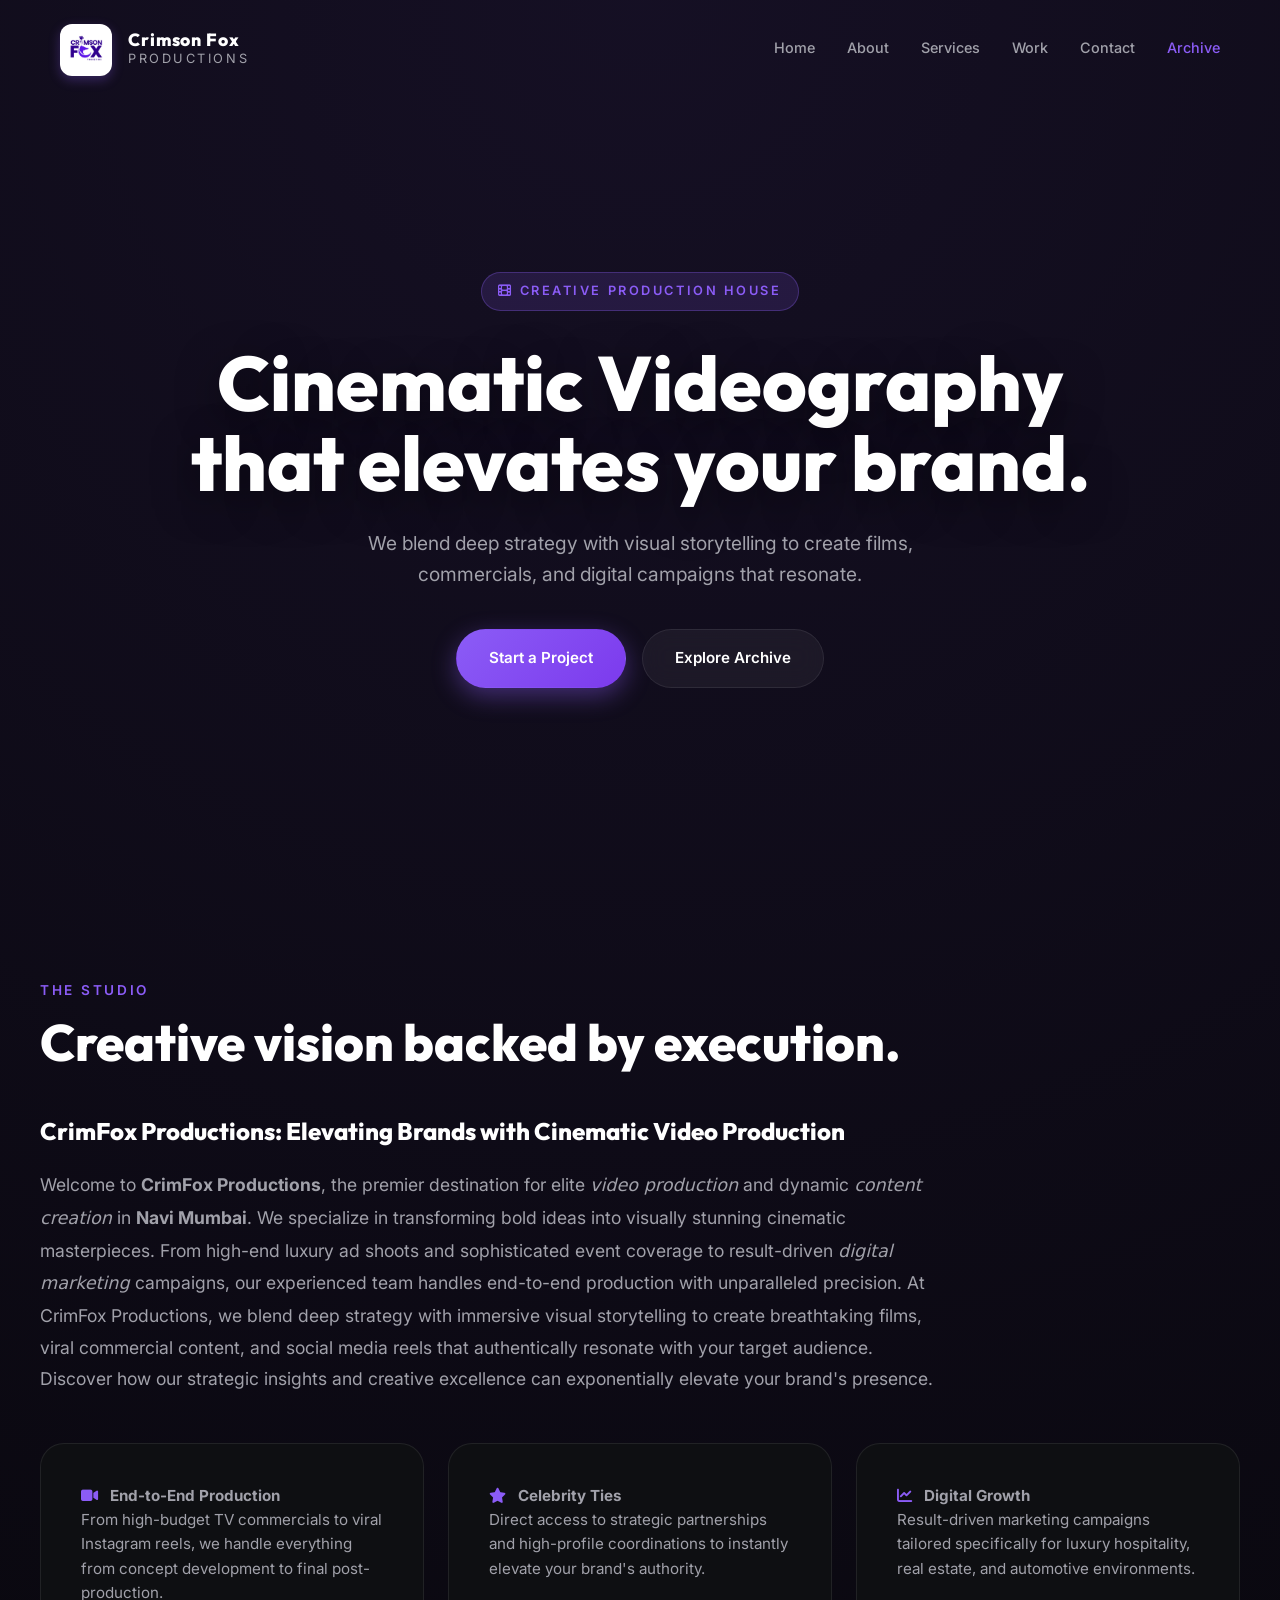
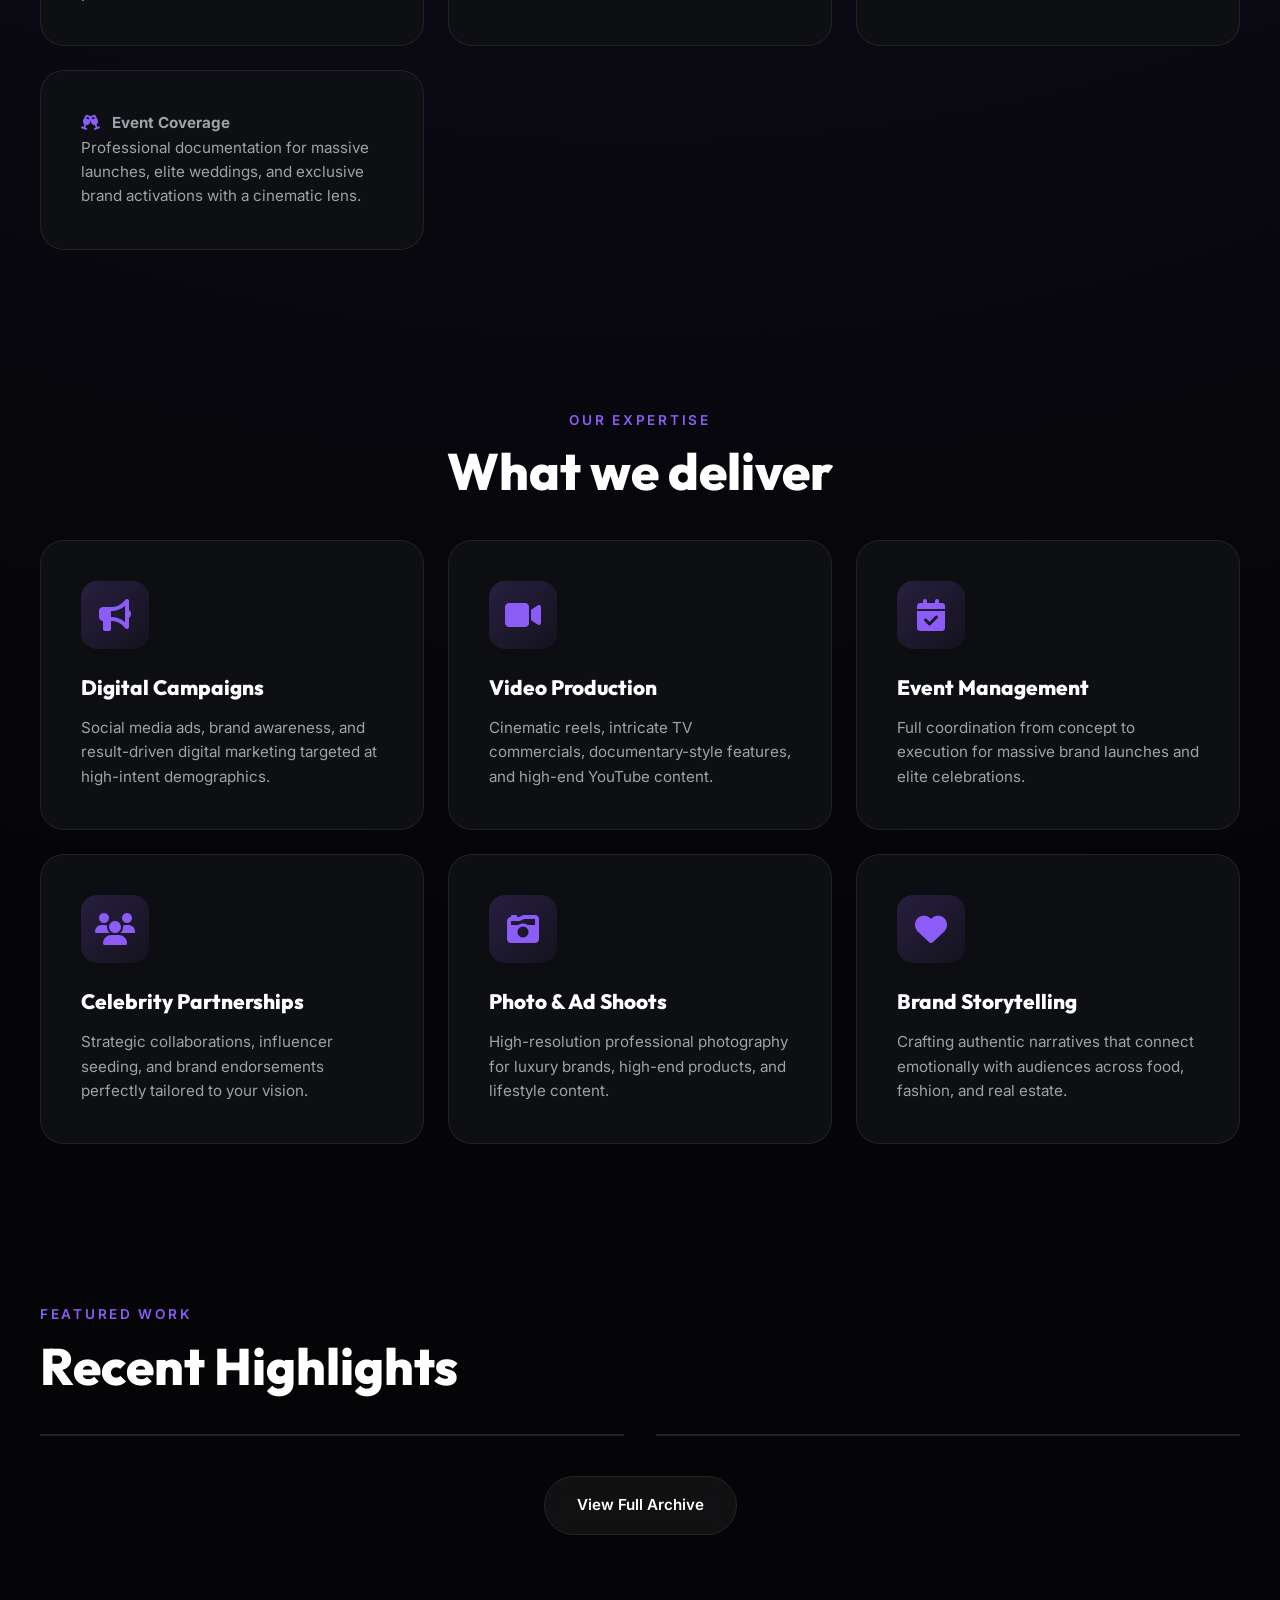
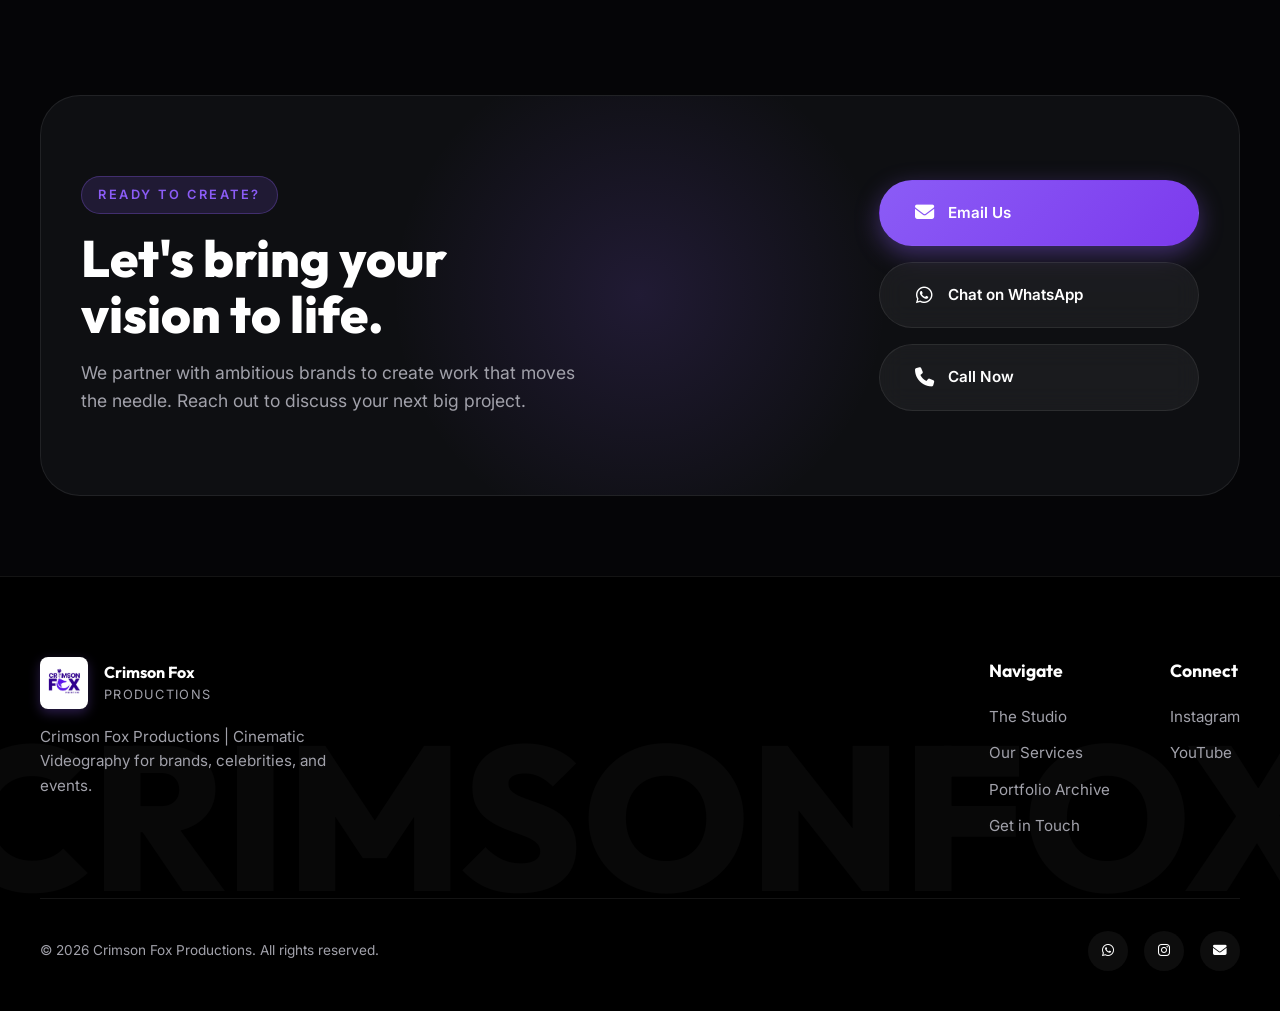
==== commit 5735659f: "added major SEO improvements including structured data, a complete metadata section and the new site" ====
--- a/index.html
+++ b/index.html
@@ -3,7 +3,71 @@
   <head>
     <meta charset="UTF-8" />
     <meta name="viewport" content="width=device-width, initial-scale=1.0" />
-    <title>Crimson Fox Productions | Cinematic Storytelling</title>
+    <title>CrimFox Productions | Premium Video Production Company in Mumbai</title>
+    <meta name="description" content="CrimFox Productions is a premier video production company in Mumbai specializing in cinematic storytelling, ad shoots, digital marketing, and event coverage." />
+    <meta name="keywords" content="video production, content creation, digital marketing, Mumbai, CrimFox Productions, video agency, ad shoots" />
+    <meta name="author" content="CrimFox Productions" />
+    <link rel="canonical" href="https://crimfoxproductions.com/" />
+    
+    <!-- Open Graph / Facebook -->
+    <meta property="og:type" content="website" />
+    <meta property="og:url" content="https://crimfoxproductions.com/" />
+    <meta property="og:title" content="CrimFox Productions | Premium Video Production Company" />
+    <meta property="og:description" content="CrimFox Productions is a premier video production company in Mumbai specializing in cinematic storytelling, ad shoots, and digital marketing." />
+    <meta property="og:image" content="https://crimfoxproductions.com/asset/IMG_3460.PNG" />
+
+    <!-- Twitter -->
+    <meta property="twitter:card" content="summary_large_image" />
+    <meta property="twitter:url" content="https://crimfoxproductions.com/" />
+    <meta property="twitter:title" content="CrimFox Productions | Premium Video Production Company" />
+    <meta property="twitter:description" content="CrimFox Productions is a premier video production company in Mumbai specializing in cinematic storytelling, ad shoots, and digital marketing." />
+    <meta property="twitter:image" content="https://crimfoxproductions.com/asset/IMG_3460.PNG" />
+
+    <!-- Structured Data -->
+    <script type="application/ld+json">
+    {
+      "@context": "https://schema.org",
+      "@type": "LocalBusiness",
+      "name": "CrimFox Productions",
+      "image": "https://crimfoxproductions.com/asset/IMG_3460.PNG",
+      "@id": "https://crimfoxproductions.com/",
+      "url": "https://crimfoxproductions.com/",
+      "telephone": "+918850121548",
+      "address": {
+        "@type": "PostalAddress",
+        "streetAddress": "Navi Mumbai",
+        "addressLocality": "Kharghar",
+        "addressRegion": "Maharashtra",
+        "postalCode": "410210",
+        "addressCountry": "IN"
+      },
+      "geo": {
+        "@type": "GeoCoordinates",
+        "latitude": 19.03681,
+        "longitude": 73.01582
+      },
+      "sameAs": [
+        "https://instagram.com/crimsonfox_productions",
+        "https://www.youtube.com/@CrimFoxProductions",
+        "https://www.linkedin.com/in/vedang-sagvekar-b2750a329"
+      ]
+    }
+    </script>
+    <script type="application/ld+json">
+    {
+      "@context": "https://schema.org",
+      "@type": "Organization",
+      "name": "CrimFox Productions",
+      "url": "https://crimfoxproductions.com/",
+      "logo": "https://crimfoxproductions.com/asset/IMG_3460.PNG",
+      "sameAs": [
+        "https://instagram.com/crimsonfox_productions",
+        "https://www.youtube.com/@CrimFoxProductions",
+        "https://www.linkedin.com/in/vedang-sagvekar-b2750a329"
+      ]
+    }
+    </script>
+
     <link rel="stylesheet" href="style.css" />
     <link
       rel="stylesheet"
@@ -72,6 +136,16 @@
           <span>The Studio</span>
           <h2>Creative vision backed by execution.</h2>
         </div>
+
+        <div class="seo-intro" style="max-width: 900px; margin-bottom: 48px; color: var(--muted); font-size: 1.1rem; line-height: 1.8;">
+          <h3 style="font-family: 'Outfit', sans-serif; font-size: 1.5rem; color: var(--text); margin-bottom: 16px;">
+            CrimFox Productions: Elevating Brands with Cinematic Video Production
+          </h3>
+          <p>
+            Welcome to <strong>CrimFox Productions</strong>, the premier destination for elite <em>video production</em> and dynamic <em>content creation</em> in <strong>Navi Mumbai</strong>. We specialize in transforming bold ideas into visually stunning cinematic masterpieces. From high-end luxury ad shoots and sophisticated event coverage to result-driven <em>digital marketing</em> campaigns, our experienced team handles end-to-end production with unparalleled precision. At CrimFox Productions, we blend deep strategy with immersive visual storytelling to create breathtaking films, viral commercial content, and social media reels that authentically resonate with your target audience. Discover how our strategic insights and creative excellence can exponentially elevate your brand's presence.
+          </p>
+        </div>
+
         <div class="bento-grid">
           <div class="bento-item">
             <p>
